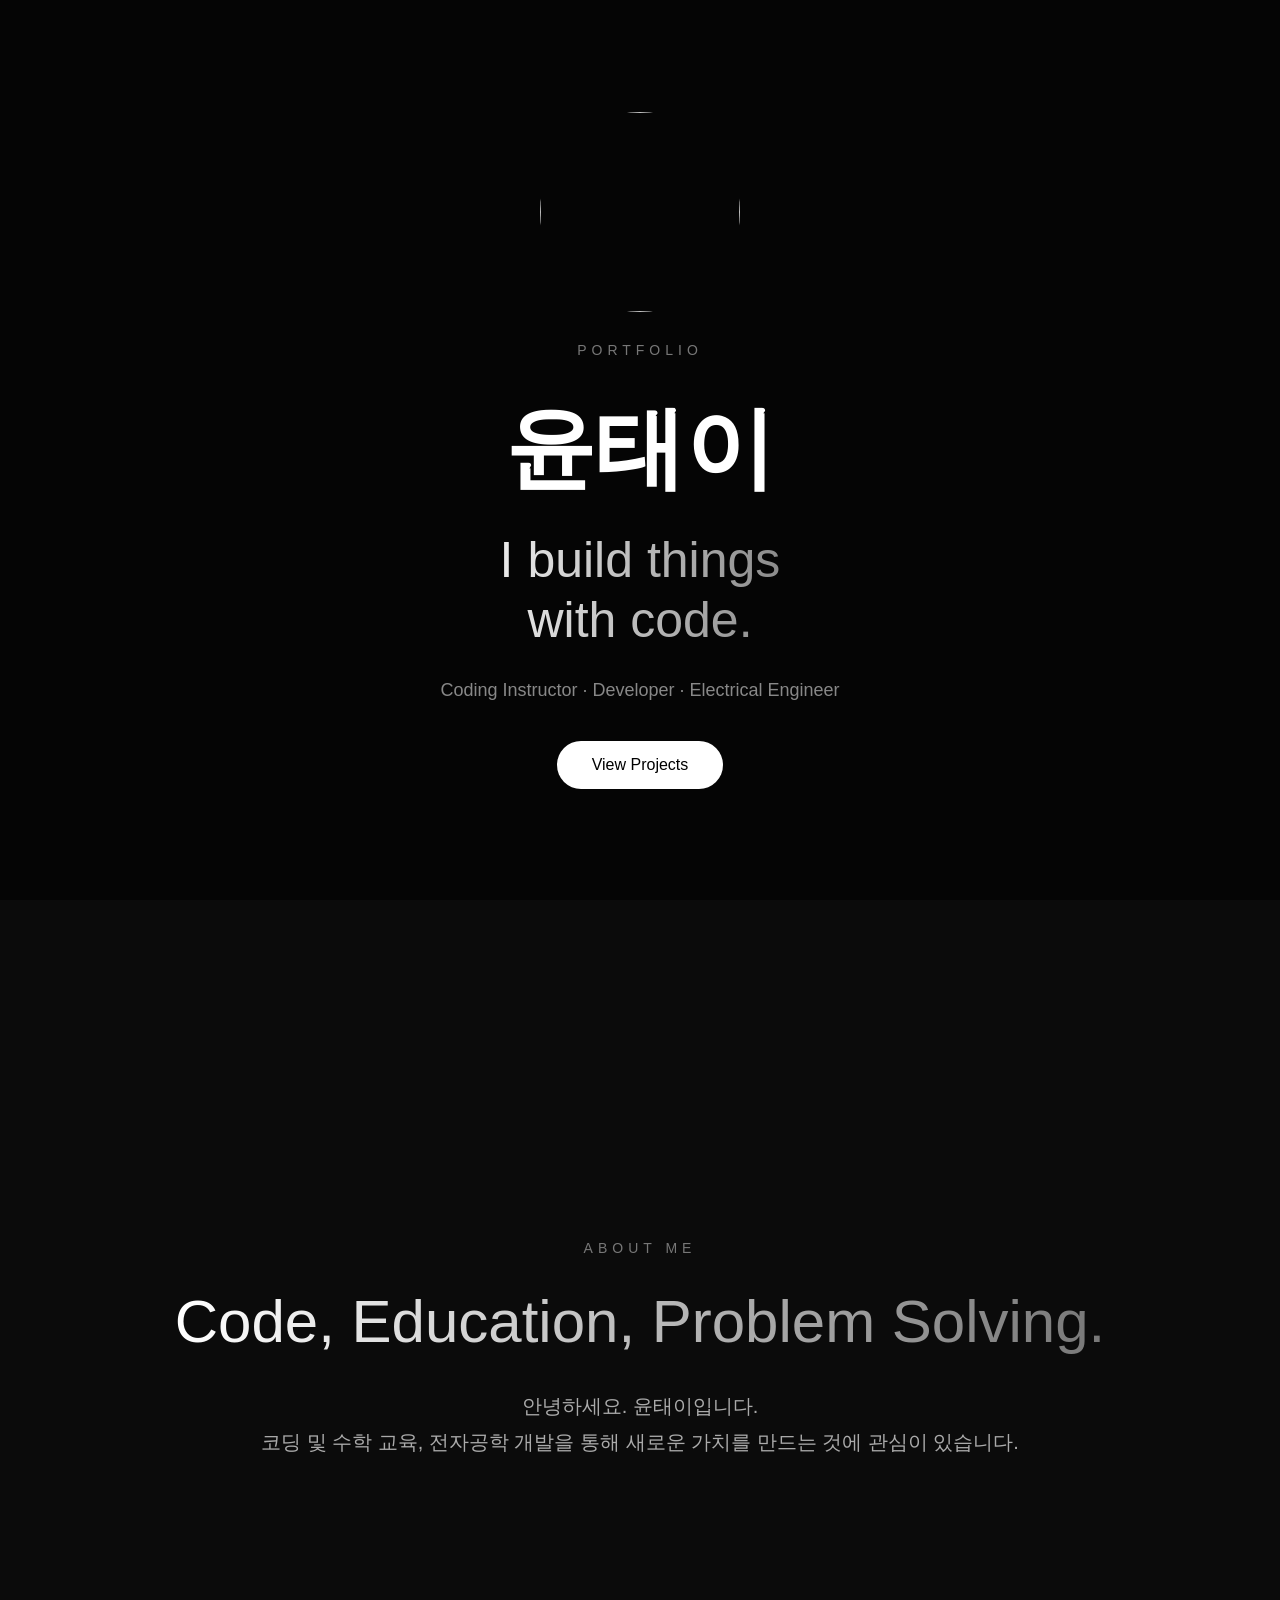
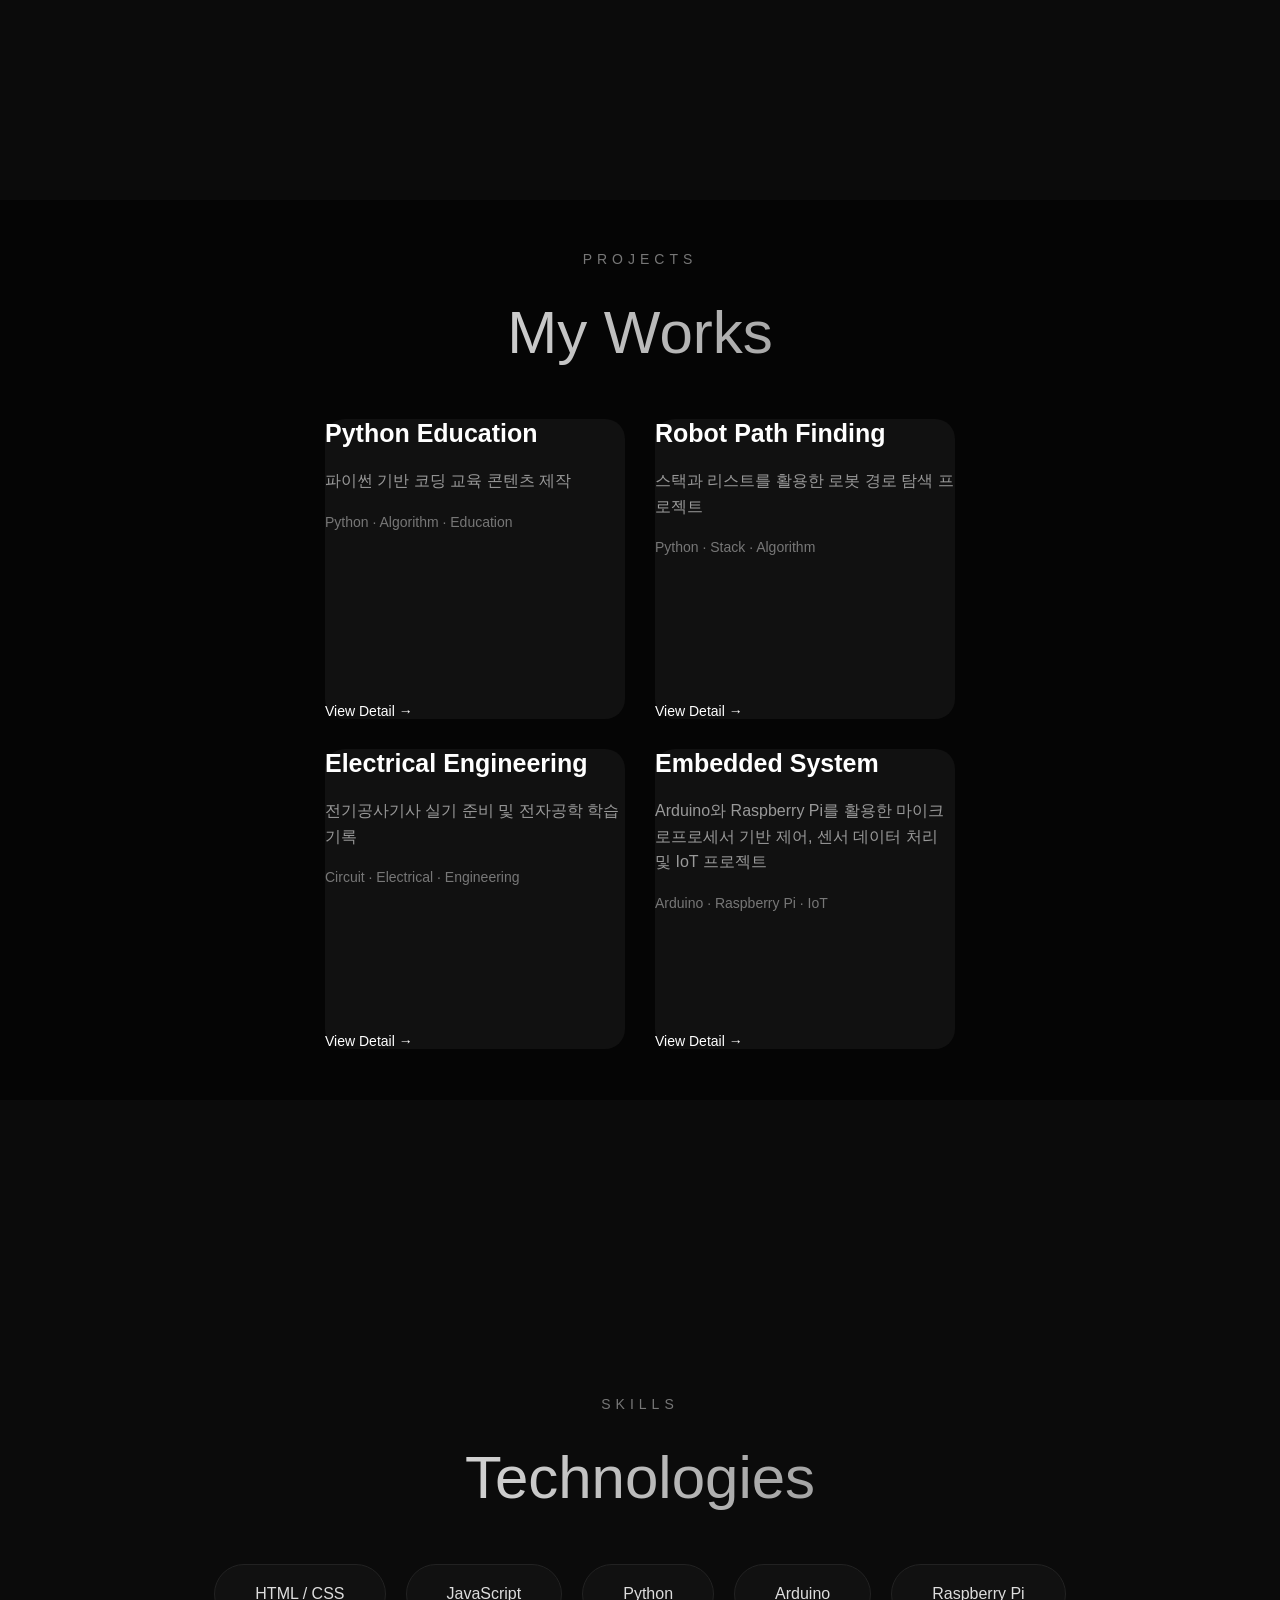
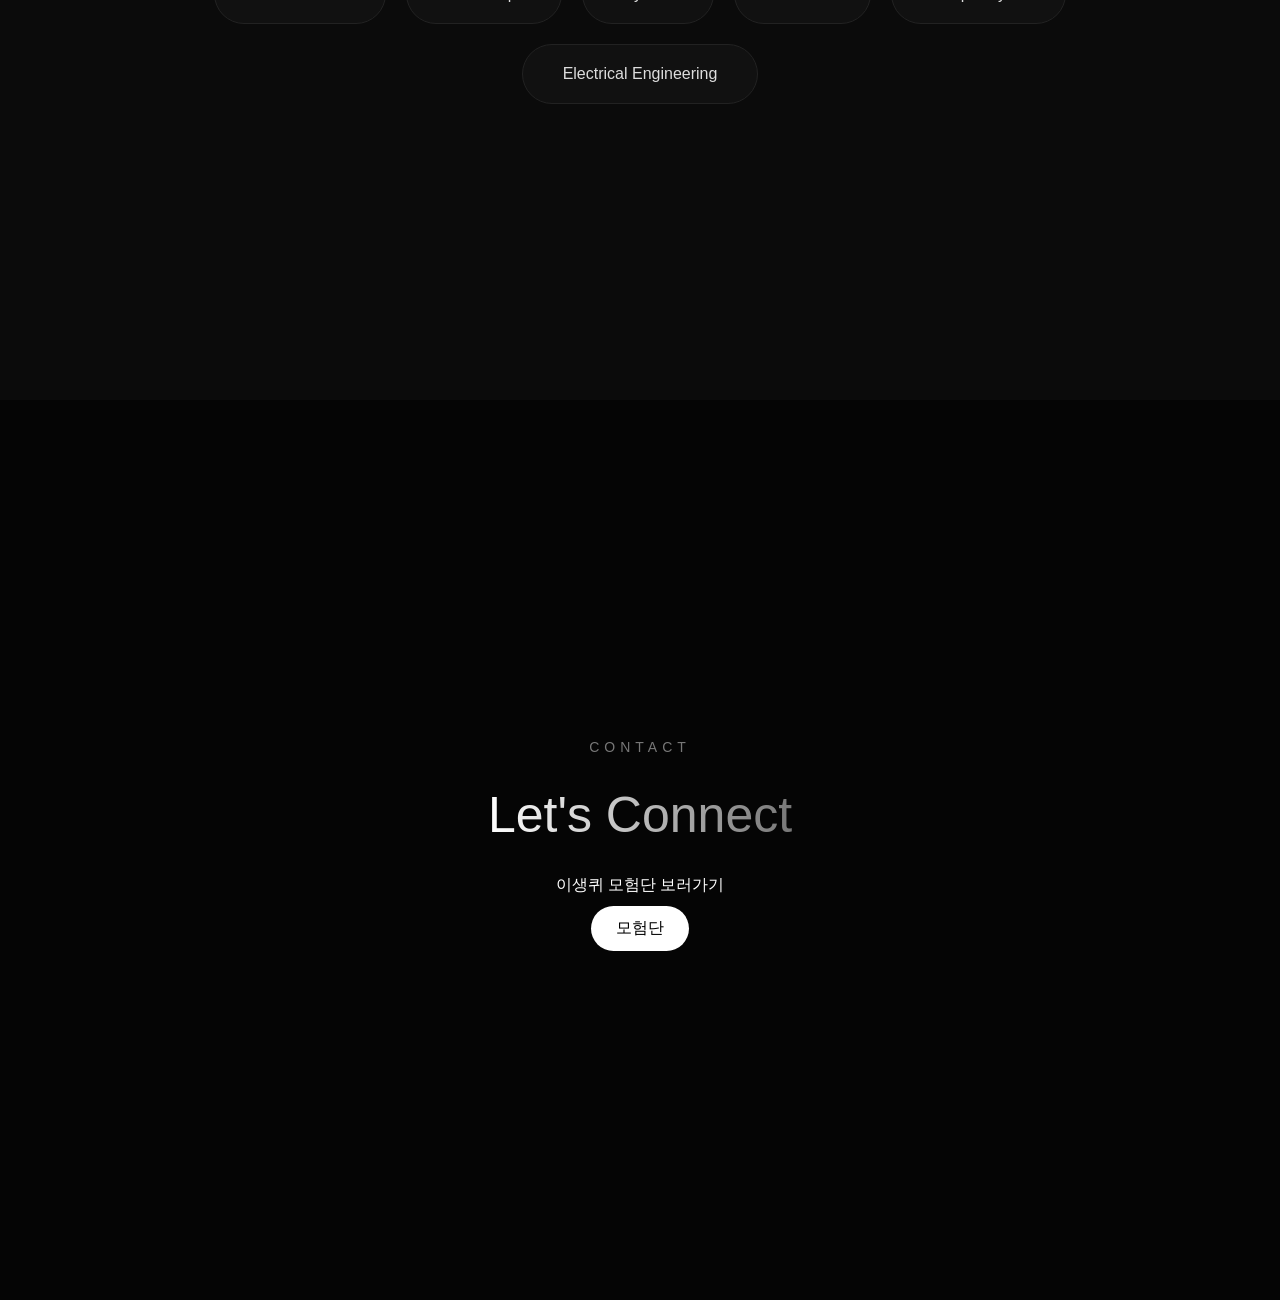
==== index.html @ 52b657f0 "Add contact links" ====
<!DOCTYPE html>
<html>

<head>
    <link rel="stylesheet" href="style.css">
</head>

<body>

    <section class="hero">

        <div class="hero-content">
            <img src="img/prof.png" class="profile-image">
            <p class="small-title">
                PORTFOLIO
            </p>

            <h1>
                윤태이
            </h1>

            <h2>
                I build things<br>
                with code.
            </h2>

            <p class="description">
                Coding Instructor · Developer · Electrical Engineer
            </p>

            <button onclick="location.href='#projects'">
                View Projects
            </button>

        </div>

    </section>


    <section class="about">

        <div class="about-content">

            <p class="small-title">
                ABOUT ME
            </p>

            <h2>
                Code, Education, Problem Solving.
            </h2>

            <p>
                안녕하세요. 윤태이입니다.<br>
                코딩 및 수학 교육, 전자공학 개발을 통해
                새로운 가치를 만드는 것에 관심이 있습니다.
            </p>

        </div>

    </section>


    <section class="projects" id="projects">
        <div class="projects-content">

            <p class="small-title">
                PROJECTS
            </p>

            <h2>
                My Works
            </h2>


            <div class="project-list">

                <div class="project-card">

                    <h3>
                        Python Education
                    </h3>

                    <p>
                        파이썬 기반 코딩 교육 콘텐츠 제작
                    </p>

                    <div class="tags">
                        Python · Algorithm · Education
                    </div>

                    <a href="projects/python.html">
                        View Detail →
                    </a>

                </div>



                <div class="project-card">

                    <h3>
                        Robot Path Finding
                    </h3>

                    <p>
                        스택과 리스트를 활용한
                        로봇 경로 탐색 프로젝트
                    </p>

                    <div class="tags">
                        Python · Stack · Algorithm
                    </div>

                    <a href="#">
                        View Detail →
                    </a>

                </div>



                <div class="project-card">

                    <h3>
                        Electrical Engineering
                    </h3>

                    <p>
                        전기공사기사 실기 준비 및
                        전자공학 학습 기록
                    </p>

                    <div class="tags">
                        Circuit · Electrical · Engineering
                    </div>

                    <a href="#">
                        View Detail →
                    </a>

                </div>



                <div class="project-card">

                    <h3>
                        Embedded System
                    </h3>

                    <p>
                        Arduino와 Raspberry Pi를 활용한
                        마이크로프로세서 기반 제어,
                        센서 데이터 처리 및 IoT 프로젝트
                    </p>

                    <div class="tags">
                        Arduino · Raspberry Pi · IoT
                    </div>

                    <a href="#">
                        View Detail →
                    </a>

                </div>

            </div>

        </div>
    </section>

    <section class="skills">

        <div class="skills-content">

            <p class="small-title">
                SKILLS
            </p>

            <h2>
                Technologies
            </h2>


            <div class="skill-list">

                <div class="skill-card">
                    HTML / CSS
                </div>

                <div class="skill-card">
                    JavaScript
                </div>

                <div class="skill-card">
                    Python
                </div>

                <div class="skill-card">
                    Arduino
                </div>

                <div class="skill-card">
                    Raspberry Pi
                </div>

                <div class="skill-card">
                    Electrical Engineering
                </div>

            </div>


    </section>

    <section class="contact">

        <div class="contact-content">

            <p class="small-title">
                CONTACT
            </p>

            <h2>
                Let's Connect
            </h2>

            <p>
                이생퀴 모험단 보러가기
            </p>

            <a href="https://dundam.xyz/search?server=adven&name=%ED%83%9C%EC%9D%B4%EC%9C%A0" target="_blank">
                모험단
            </a>

            <!--            <a href="mailto:윤태이이메일주소@gmail.com">
                Email
            </a>-->

        </div>

    </section>
    <script src="script.js"></script>

</body>

</html>
---- style.css ----
* {
    margin: 0;
    padding: 0;
    box-sizing: border-box;
}


body {

    background: #050505;
    color: white;

    font-family: sans-serif;

}


.hero {

    height: 100vh;

    display: flex;

    justify-content: center;

    align-items: center;

}


.hero-content {

    text-align: center;

    animation: fadeUp 1s ease;

}


@keyframes fadeUp {

    from {

        opacity: 0;
        transform: translateY(40px);

    }

    to {

        opacity: 1;
        transform: translateY(0);

    }

}


.small-title {

    color: #777;

    letter-spacing: 5px;

    font-size: 14px;

    margin-bottom: 30px;

}


h1 {

    font-size: 90px;

    font-weight: 700;

    margin-bottom: 20px;

}


h2 {

    font-size: 50px;

    line-height: 1.2;

    font-weight: 500;

    background: linear-gradient(90deg,
            #ffffff,
            #777777);

    -webkit-background-clip: text;

    color: transparent;

    margin-bottom: 30px;

}


.description {

    color: #888;

    font-size: 18px;

    margin-bottom: 40px;

}


button {

    background: white;

    color: black;

    border: none;

    padding: 15px 35px;

    border-radius: 30px;

    font-size: 16px;

    cursor: pointer;

}

.about {

    height: 100vh;

    display: flex;

    justify-content: center;

    align-items: center;

    background: #0b0b0b;

}


.about-content {

    text-align: center;

    opacity: 0;

    transform: translateY(50px);

    transition: 1s;

}


.about-content.show {

    opacity: 1;

    transform: translateY(0);

}


.project-card,
.skill-card {

    opacity: 0;

    transform: translateY(50px);

    transition: 1s;

}


.project-card.show,
.skill-card.show {

    opacity: 1;

    transform: translateY(0);

}

.about h2 {

    font-size: 60px;

    margin-bottom: 30px;

}


.about p:last-child {

    color: #aaa;

    font-size: 20px;

    line-height: 1.8;

}

.projects {

    min-height: 100vh;

    display: flex;

    justify-content: center;

    align-items: center;

    background: #050505;

}


.projects-content {

    width: 80%;

    text-align: center;

}


.projects h2 {

    font-size: 60px;

    margin-bottom: 50px;

}


.project-list {

    display: grid;

    grid-template-columns: repeat(2, 300px);

    gap: 30px;

    justify-content: center;

}


.project-card {

    min-height: 300px;

    display: flex;

    flex-direction: column;

    background: #111;

    border-radius: 20px;

    text-align: left;

    transition: 0.3s;

}


.project-card:hover {

    transform: translateY(-10px);

    background: #1a1a1a;

}


.project-card h3 {

    font-size: 25px;

    margin-bottom: 20px;

}


.project-card p {

    color: #999;

    line-height: 1.6;

}

.skills {

    min-height: 100vh;

    display: flex;

    justify-content: center;

    align-items: center;

    background: #0b0b0b;

}


.skills-content {

    width: 80%;

    text-align: center;

}


.skills h2 {

    font-size: 60px;

    margin-bottom: 50px;

}


.skill-list {

    display: flex;

    flex-wrap: wrap;

    justify-content: center;

    gap: 20px;

}


.skill-card {

    padding: 20px 40px;

    background: #111;

    border-radius: 50px;

    color: #ddd;

    border: 1px solid #222;

    transition: 0.3s;

}


.skill-card:hover {

    transform: translateY(-8px);

    background: #222;

}

html {
    scroll-behavior: smooth;
}

section {
    scroll-snap-align: start;
}


body {

    scroll-snap-type: y mandatory;

}

.profile-image {

    width: 200px;

    height: 200px;

    object-fit: cover;

    border-radius: 50%;

    margin-bottom: 30px;

}

.contact a {

    display: inline-block;

    padding: 12px 25px;

    margin: 10px;

    border-radius: 30px;

    text-decoration: none;

    justify-content: center;

    background: white;

    color: black;

}

.contact {

    min-height: 100vh;

    display: flex;

    justify-content: center;

    align-items: center;

}


.contact-content {

    text-align: center;

}

.tags {

    margin-top: 20px;
    margin-bottom: 20px;

    color: #777;

    font-size: 14px;

}


.project-card a {

    color: white;

    text-decoration: none;

    font-size: 14px;

    margin-top: auto;


}


.project-card a:hover {

    opacity: 0.6;

}

.project-detail {

    min-height:100vh;

    display:flex;

    flex-direction:column;

    justify-content:center;

    align-items:center;

    text-align:center;

    padding:50px;

}


.project-detail p {

    color:#aaa;

    max-width:700px;

    line-height:1.8;

    margin-bottom:40px;

}
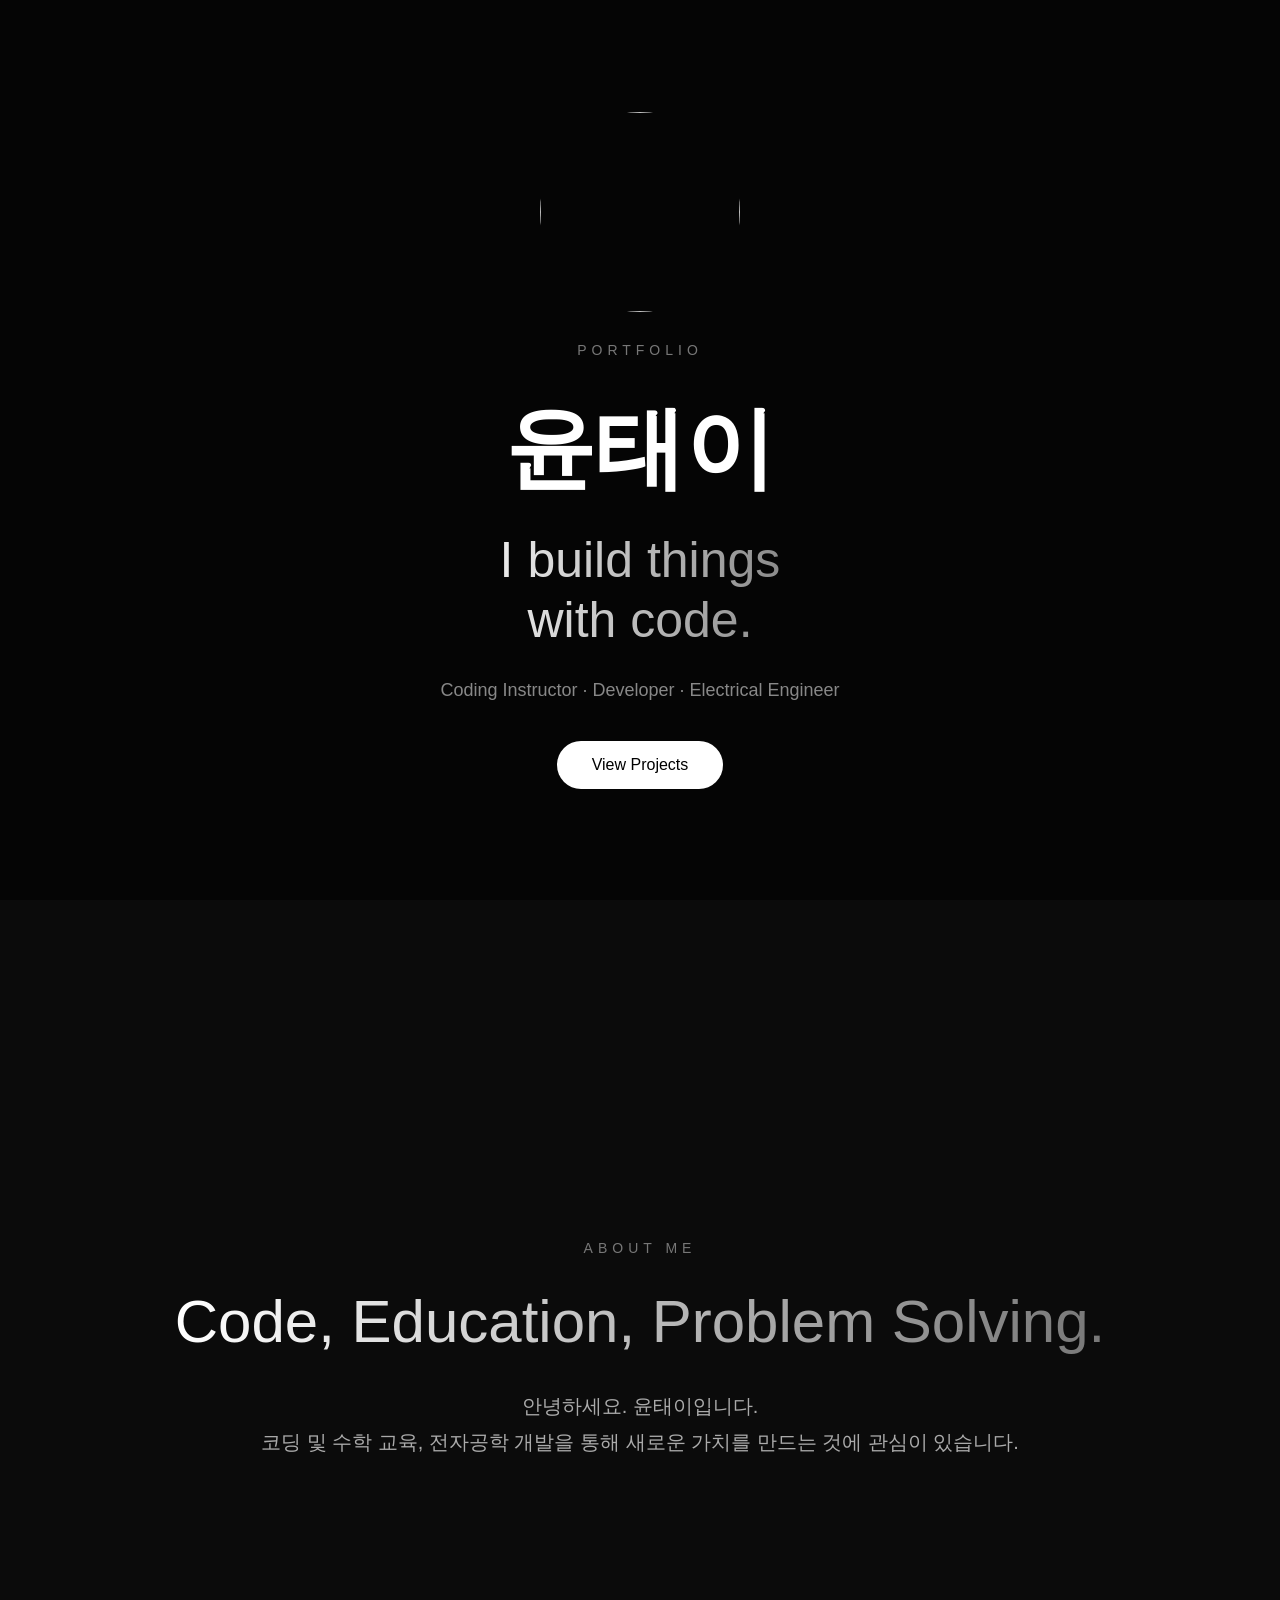
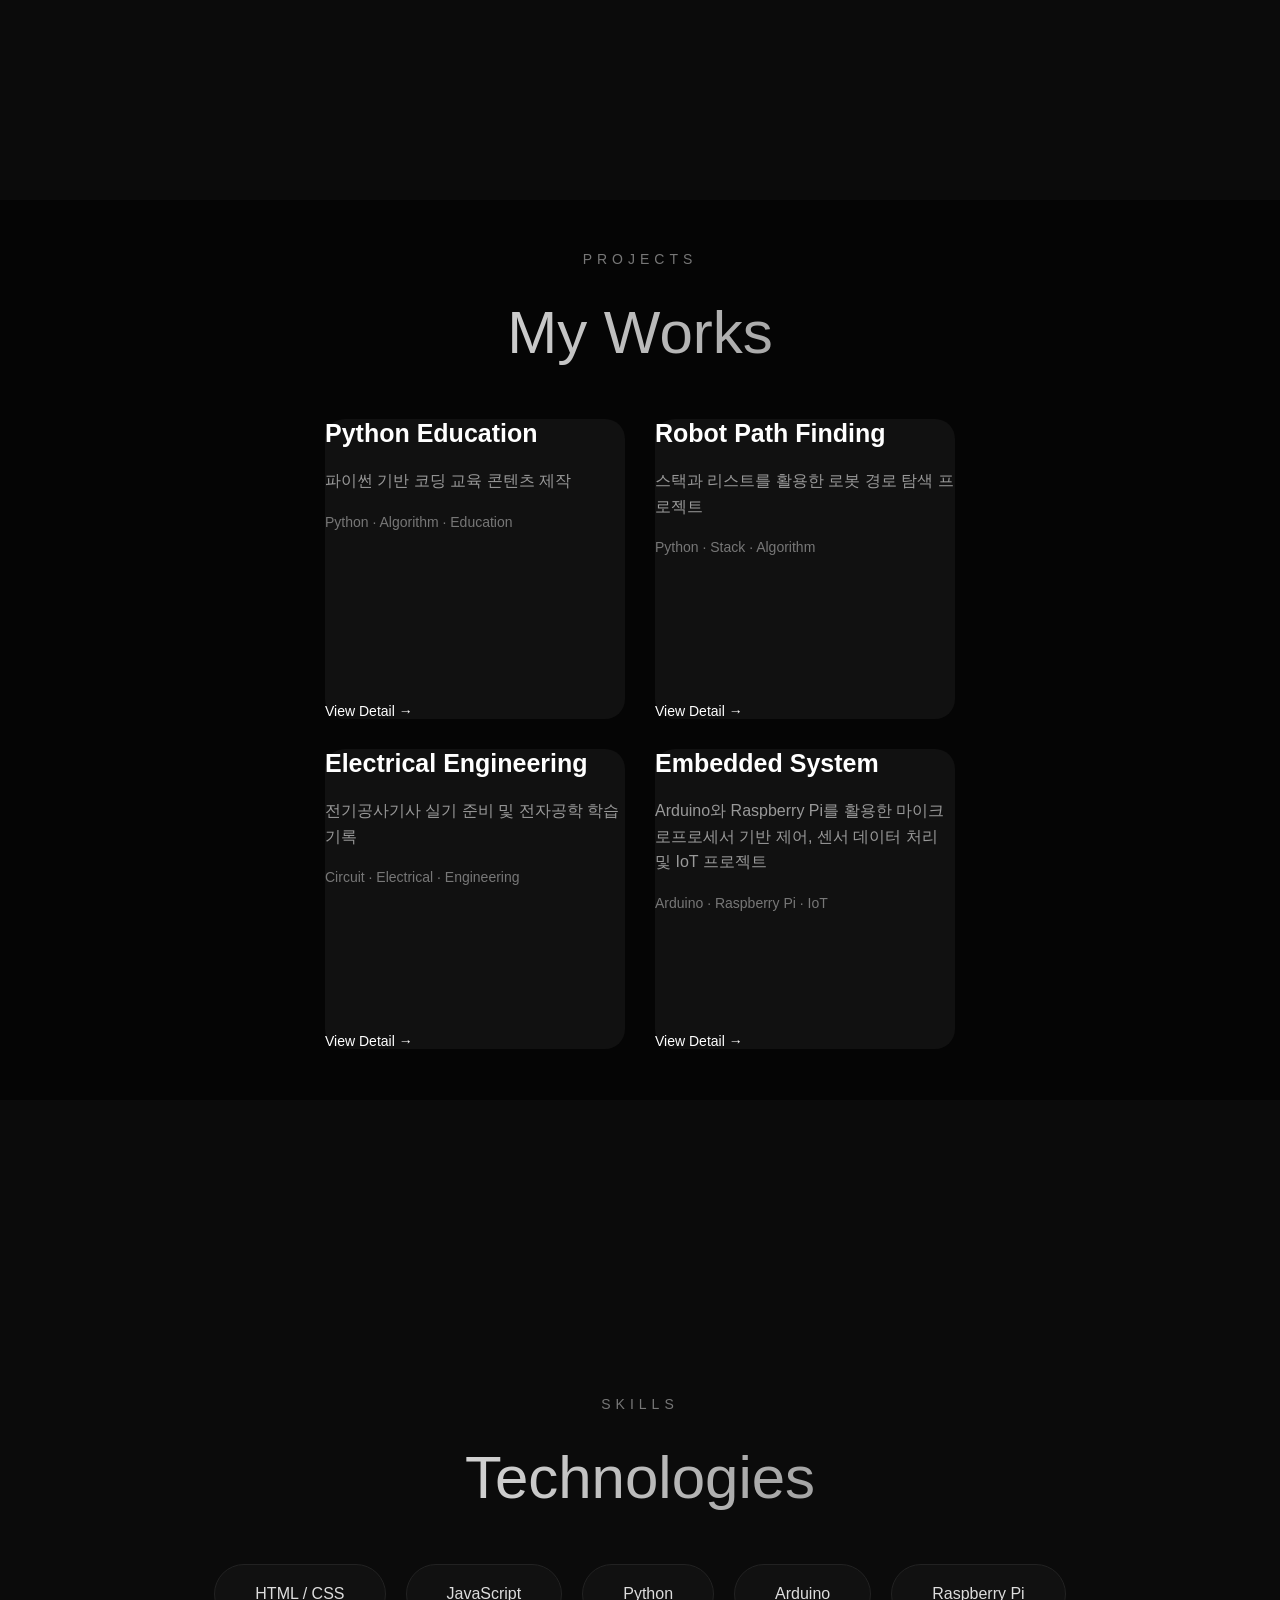
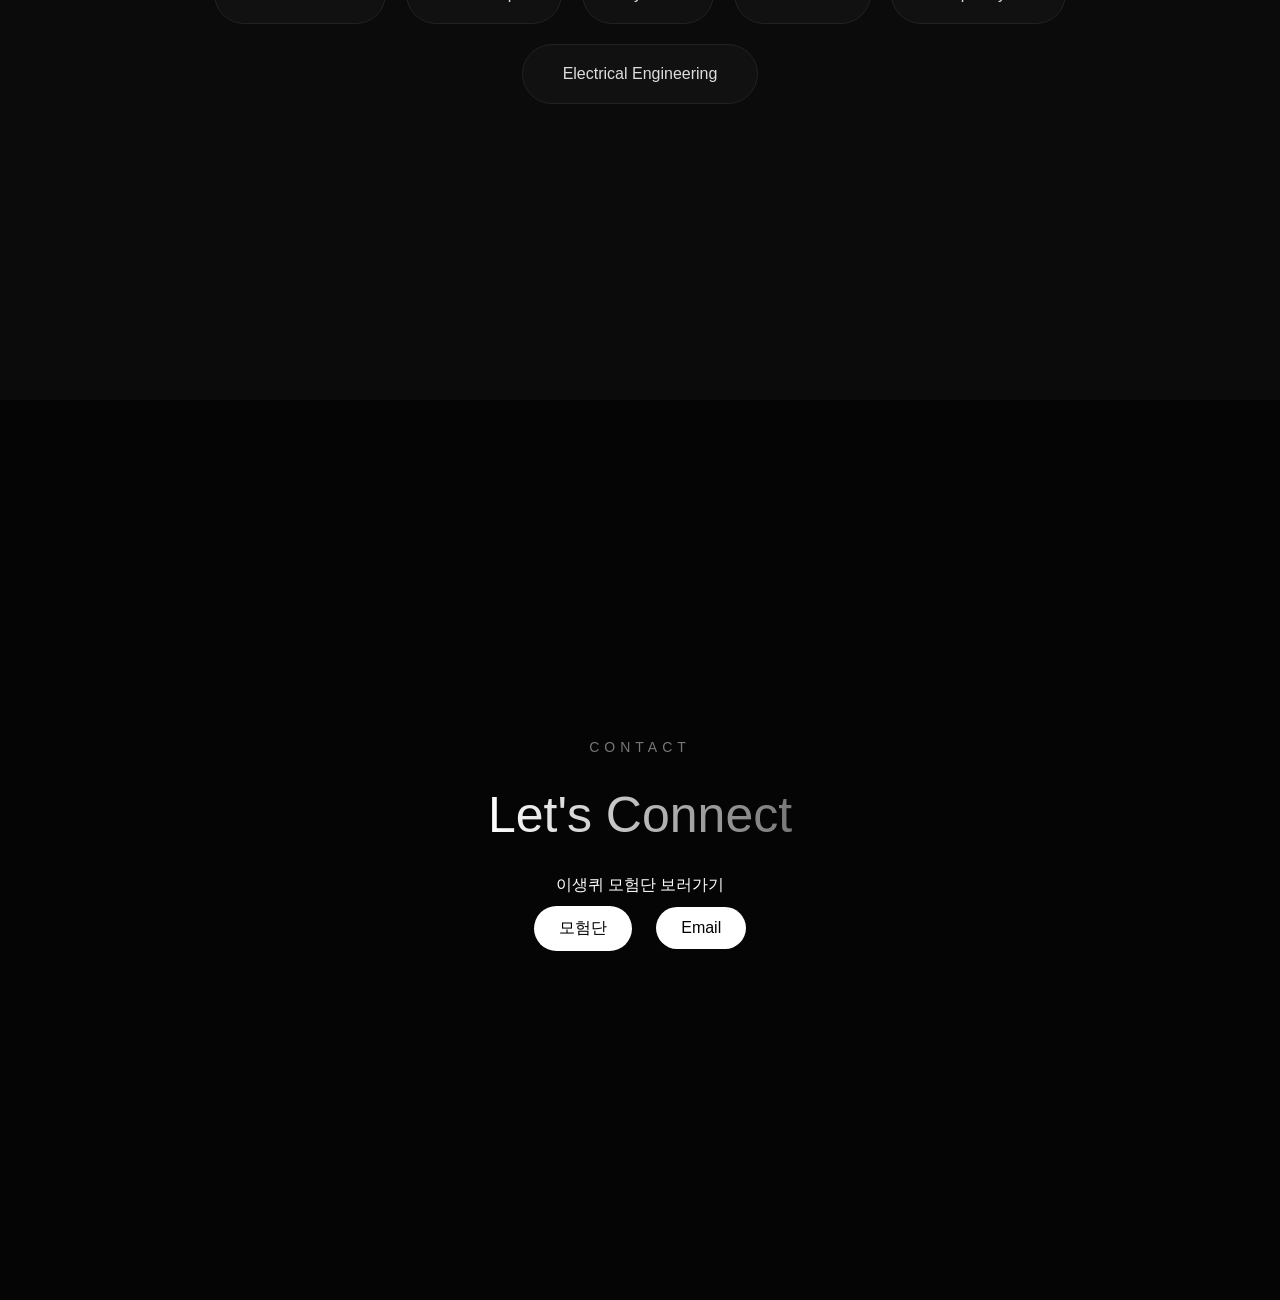
==== commit 231e191f: "Add contact links" ====
--- a/index.html
+++ b/index.html
@@ -111,7 +111,7 @@
                         Python · Stack · Algorithm
                     </div>
 
-                    <a href="#">
+                    <a href="projects/robot.html">
                         View Detail →
                     </a>
 
@@ -134,7 +134,7 @@
                         Circuit · Electrical · Engineering
                     </div>
 
-                    <a href="#">
+                    <a href="projects/electrical.html">
                         View Detail →
                     </a>
 
@@ -158,7 +158,7 @@
                         Arduino · Raspberry Pi · IoT
                     </div>
 
-                    <a href="#">
+                    <a href="projects/embedded.html">
                         View Detail →
                     </a>
 
@@ -233,9 +233,9 @@
                 모험단
             </a>
 
-            <!--            <a href="mailto:윤태이이메일주소@gmail.com">
+            <a href="mailto:te2260157@naver.com">
                 Email
-            </a>-->
+            </a>
 
         </div>
 
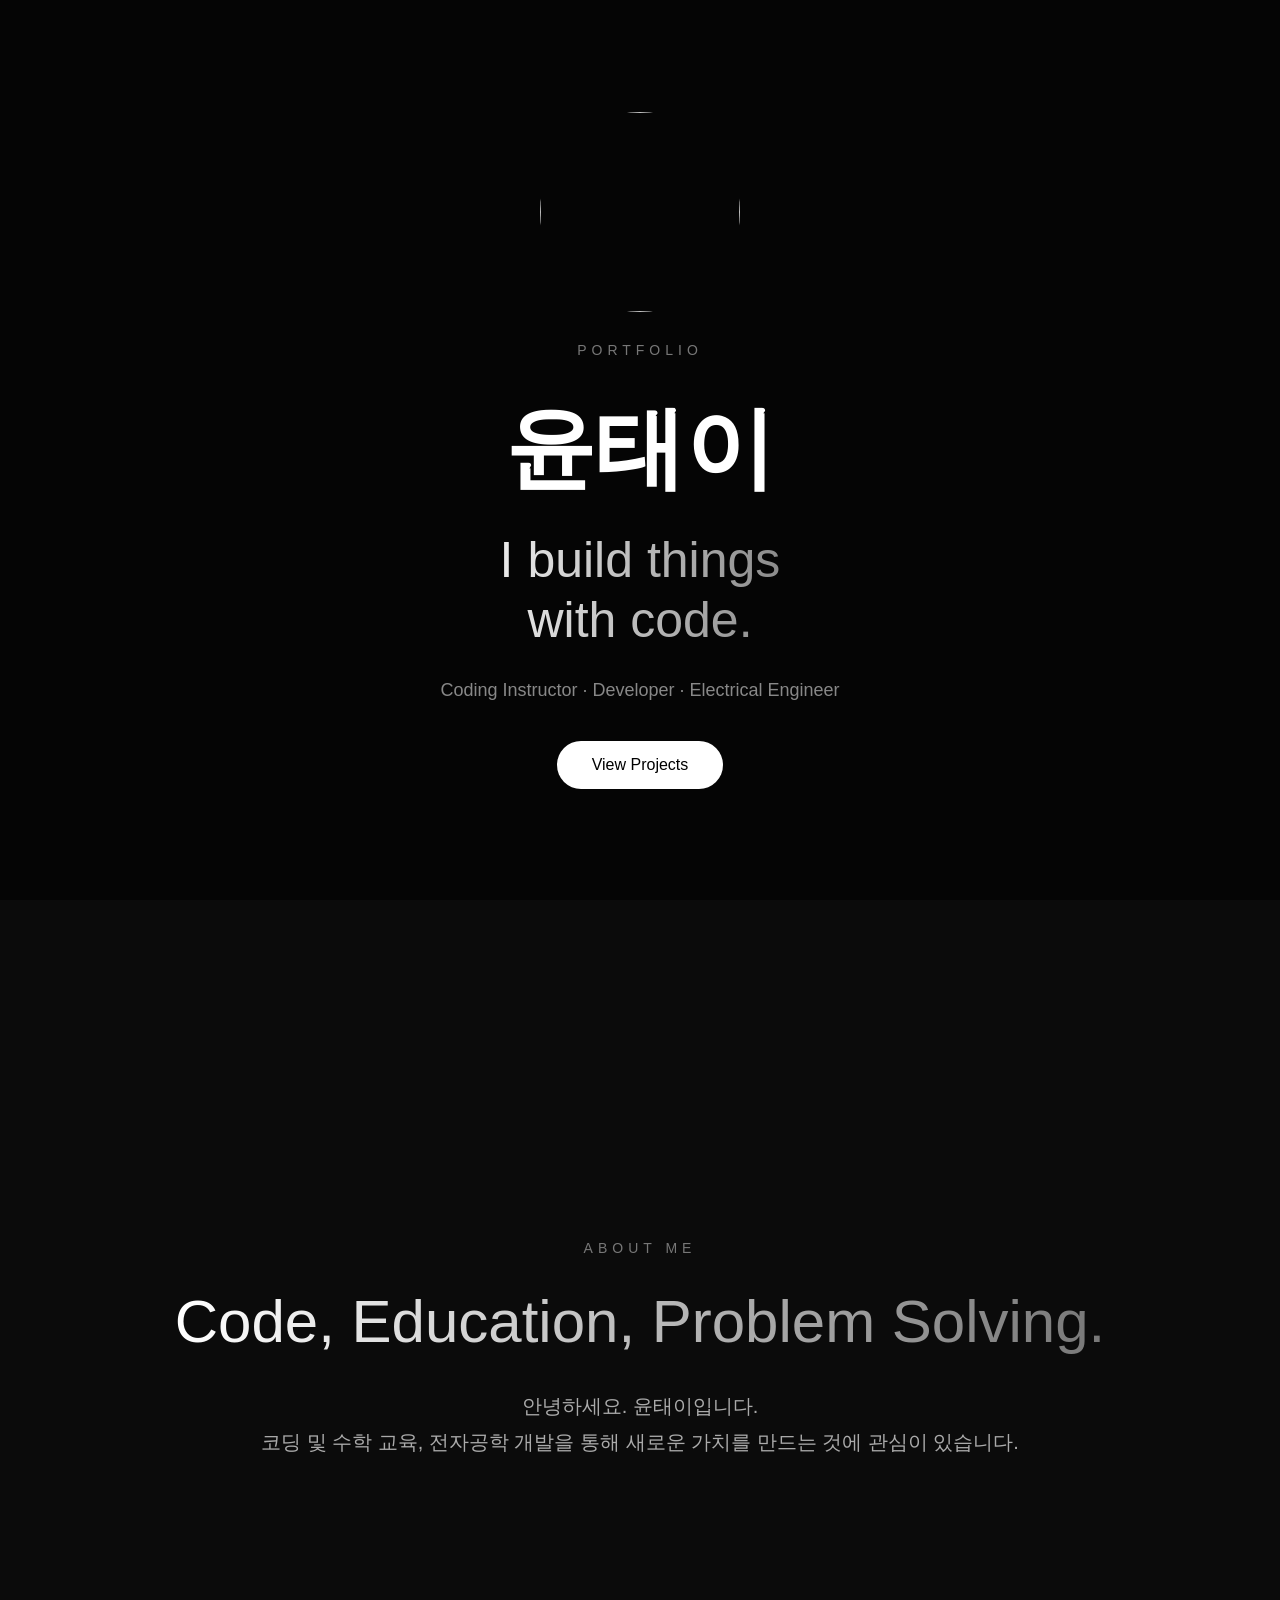
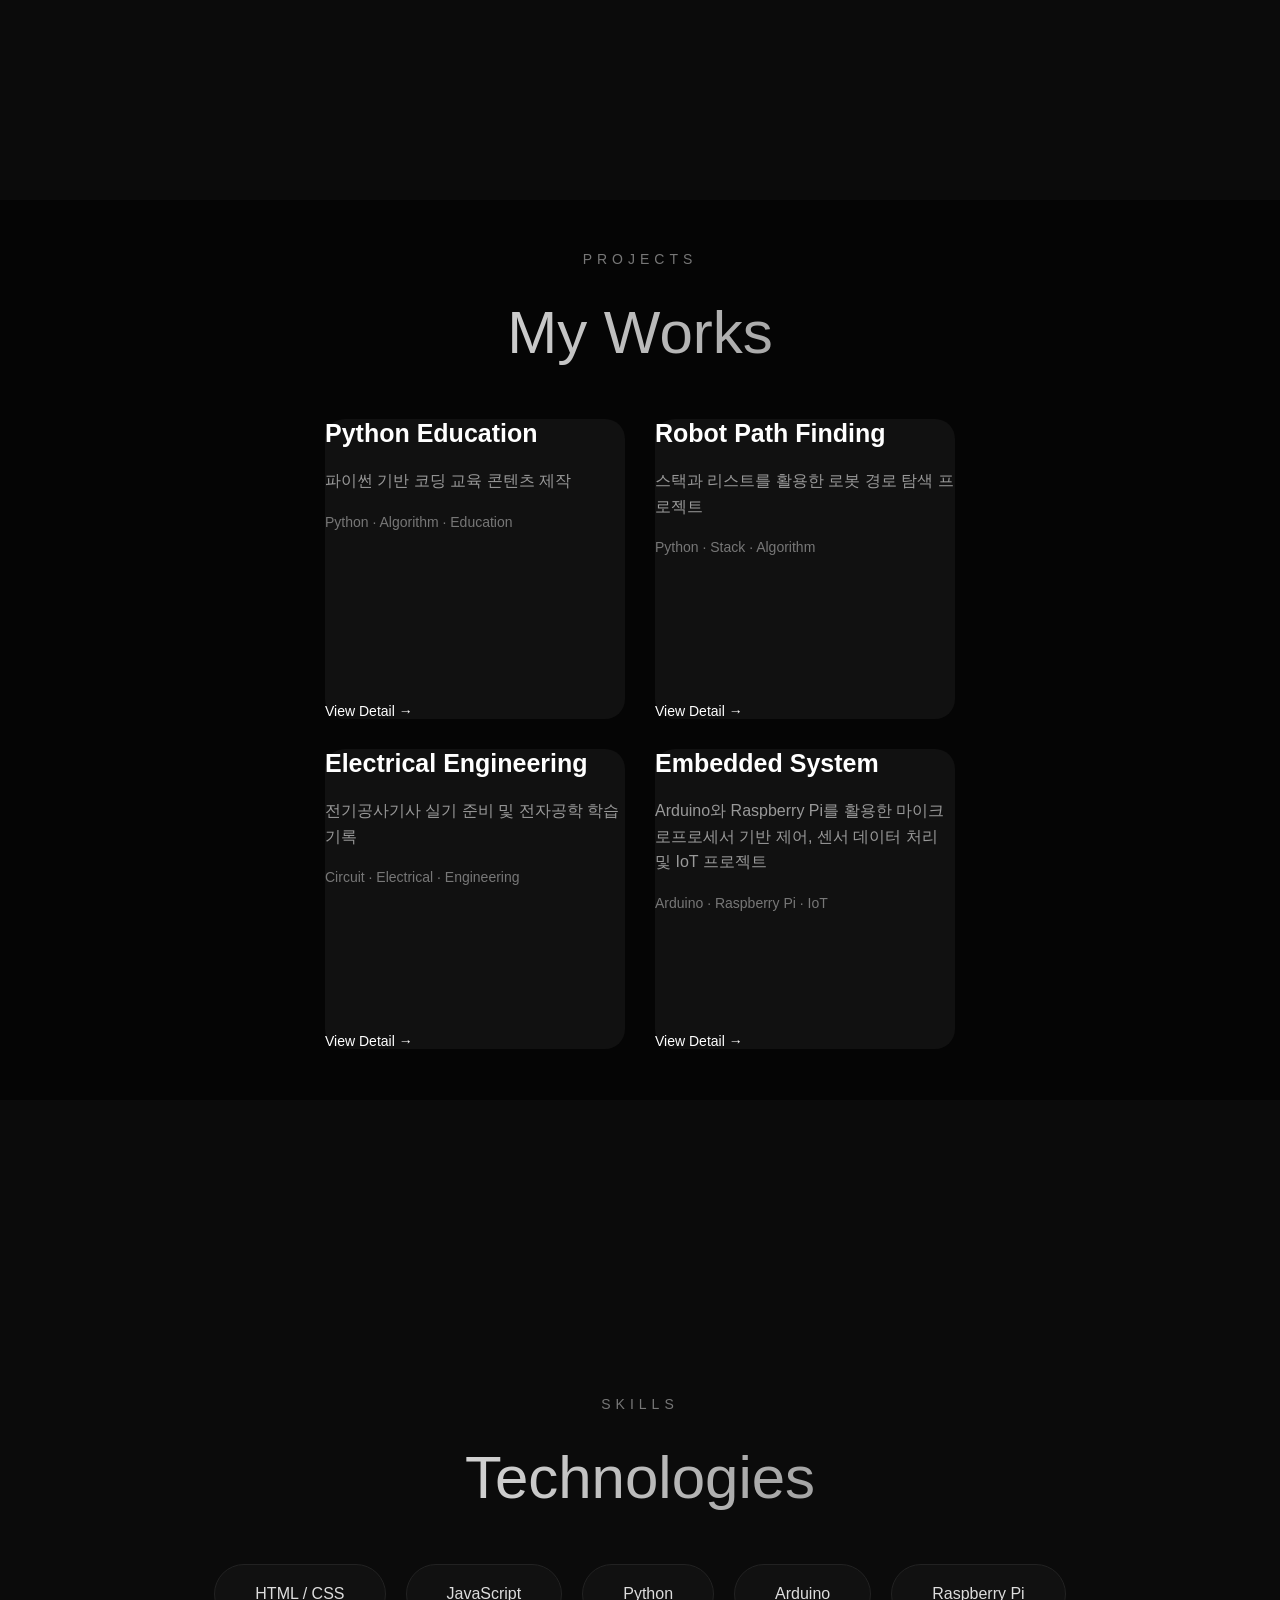
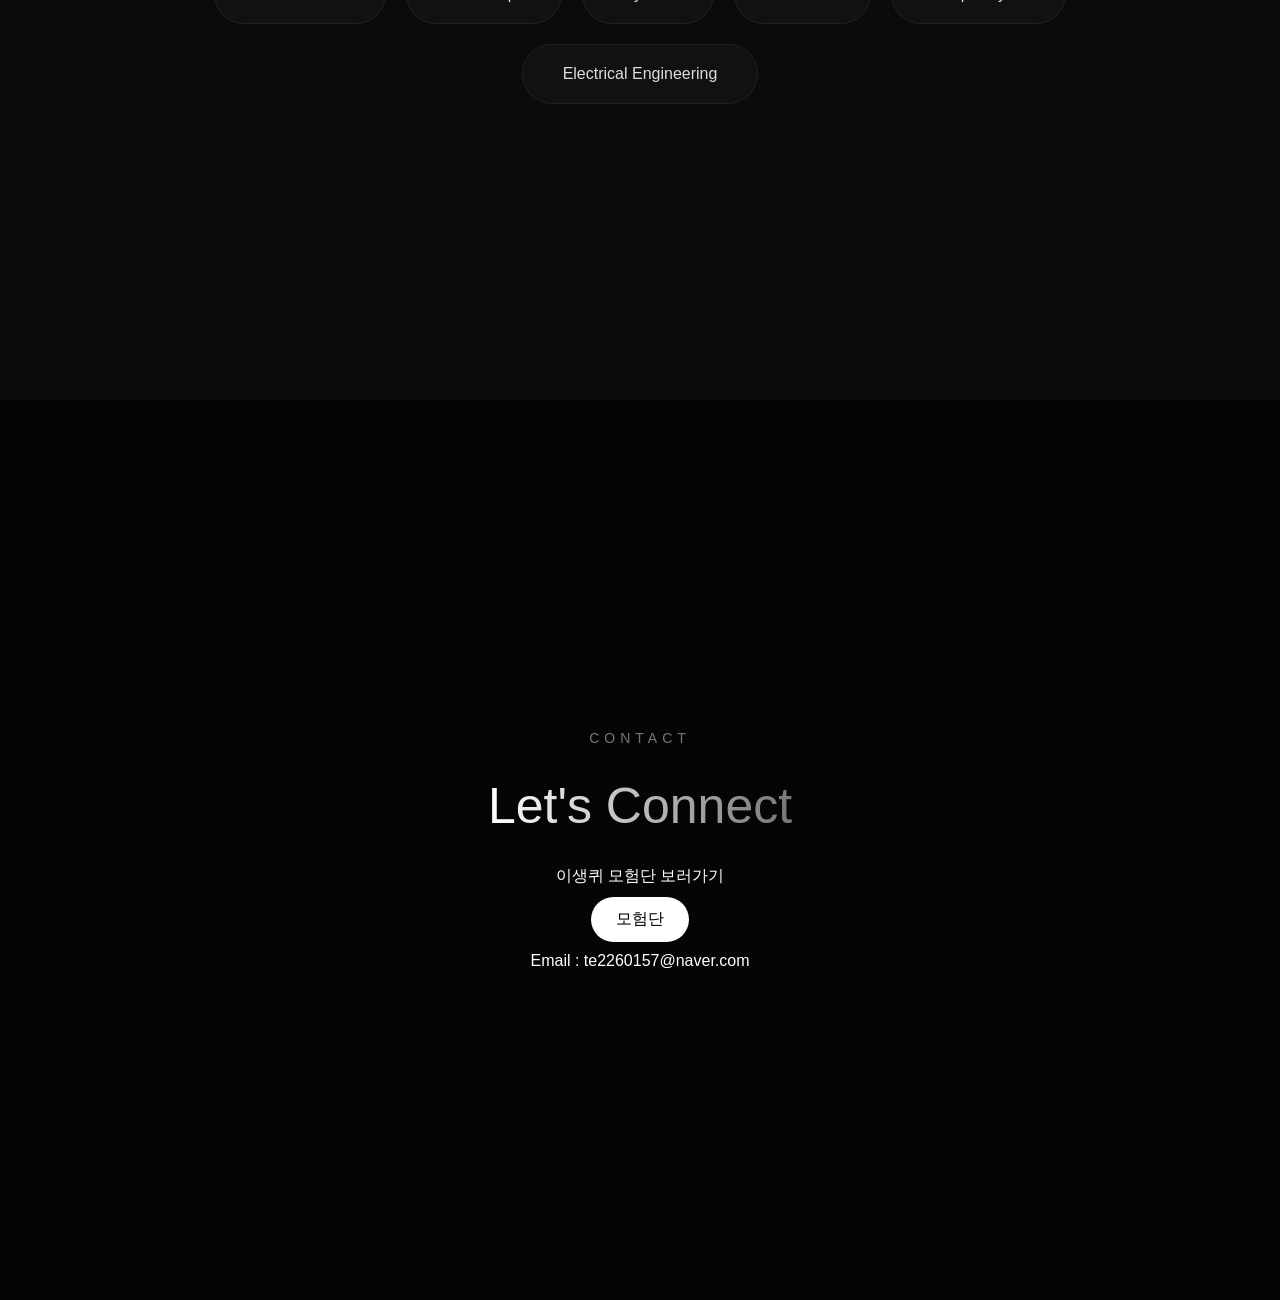
==== commit 350bbf69: "Add contact links" ====
--- a/index.html
+++ b/index.html
@@ -233,9 +233,9 @@
                 모험단
             </a>
 
-            <a href="mailto:te2260157@naver.com">
-                Email
-            </a>
+            <p class="email">
+                Email : te2260157@naver.com
+            </p>
 
         </div>
 
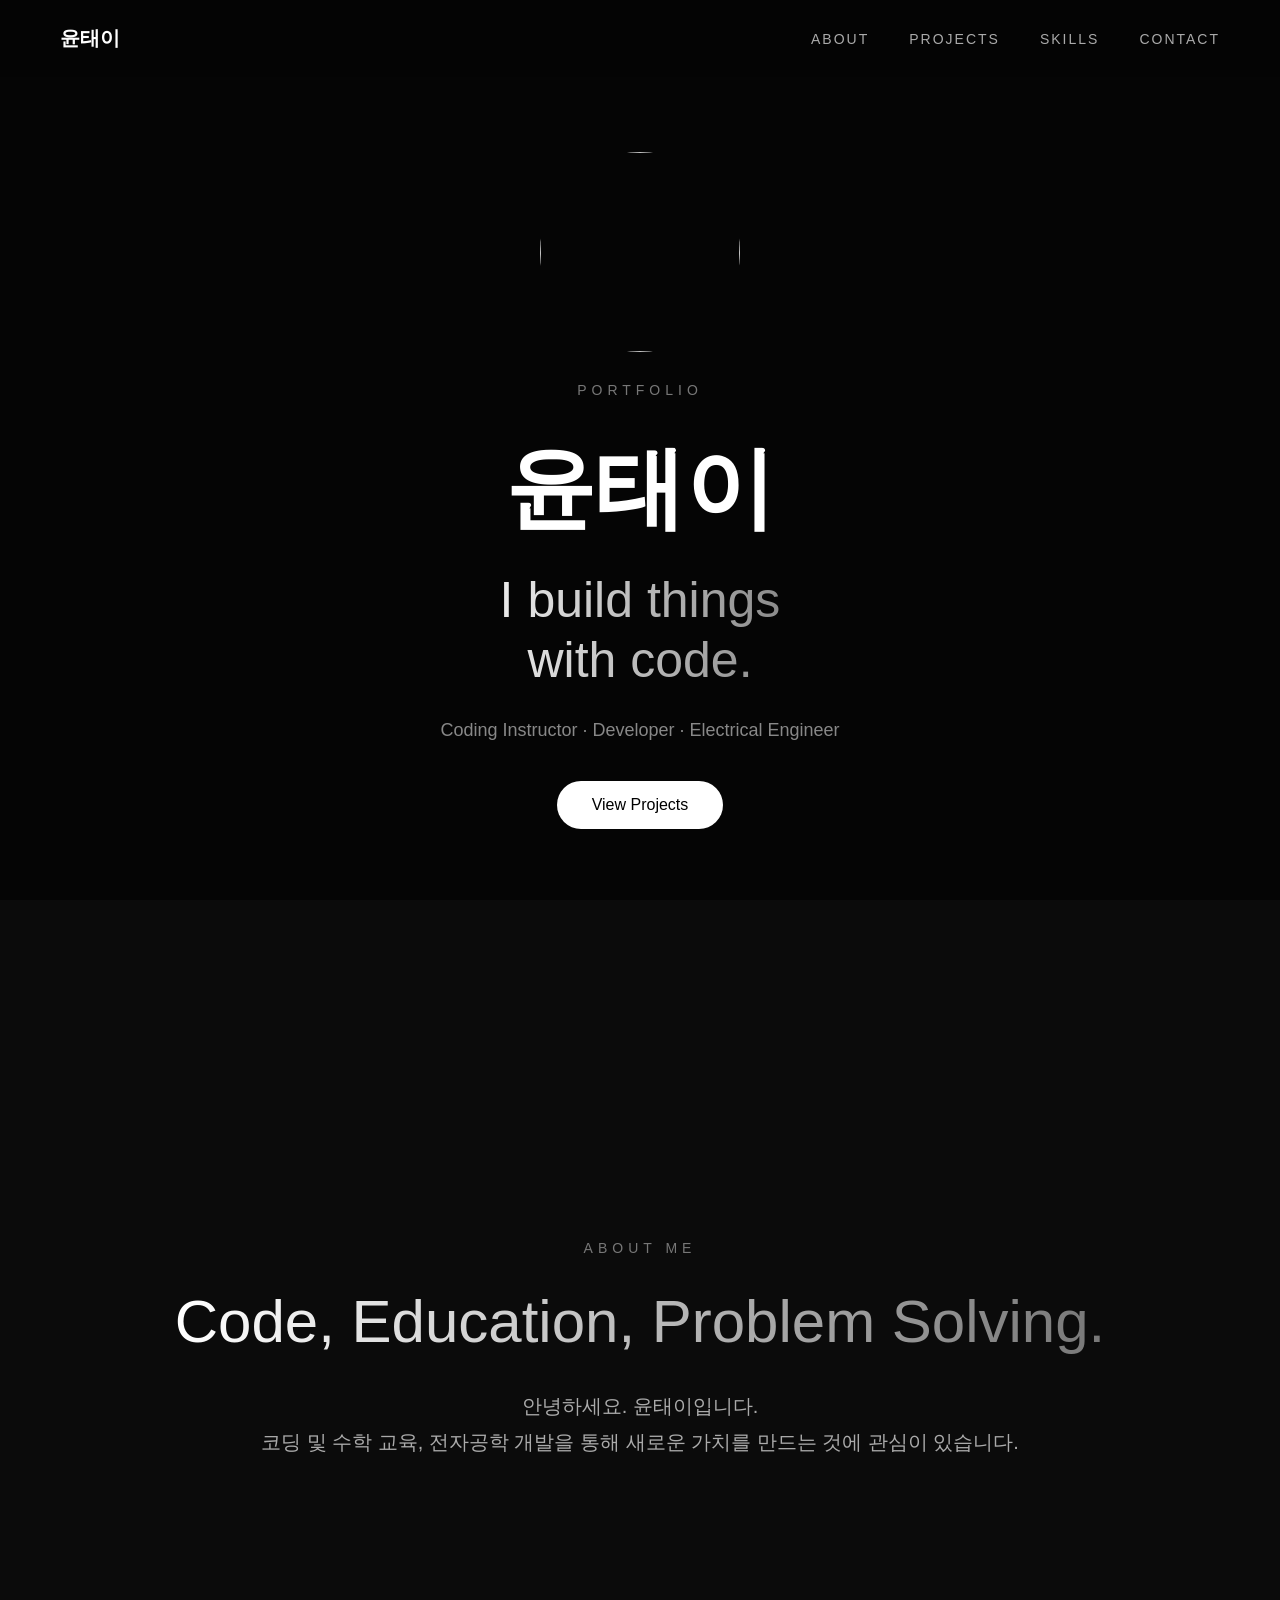
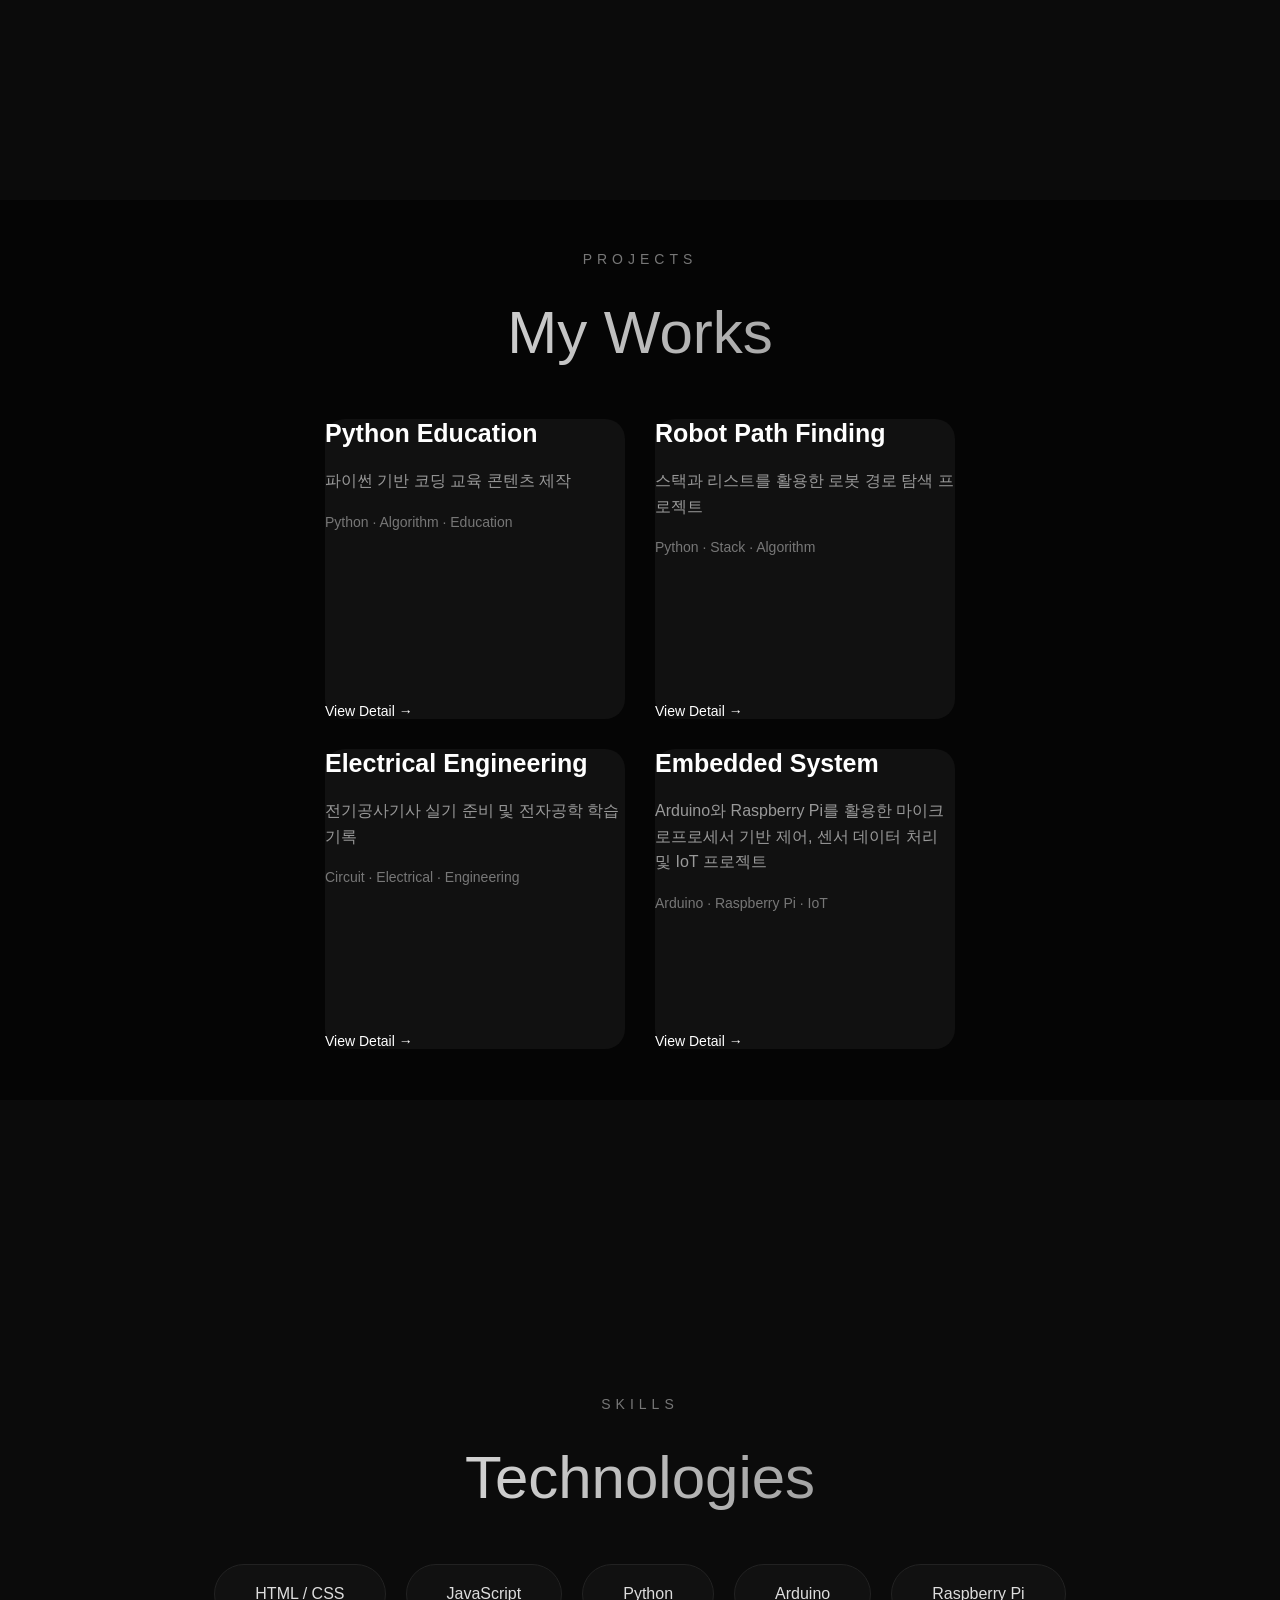
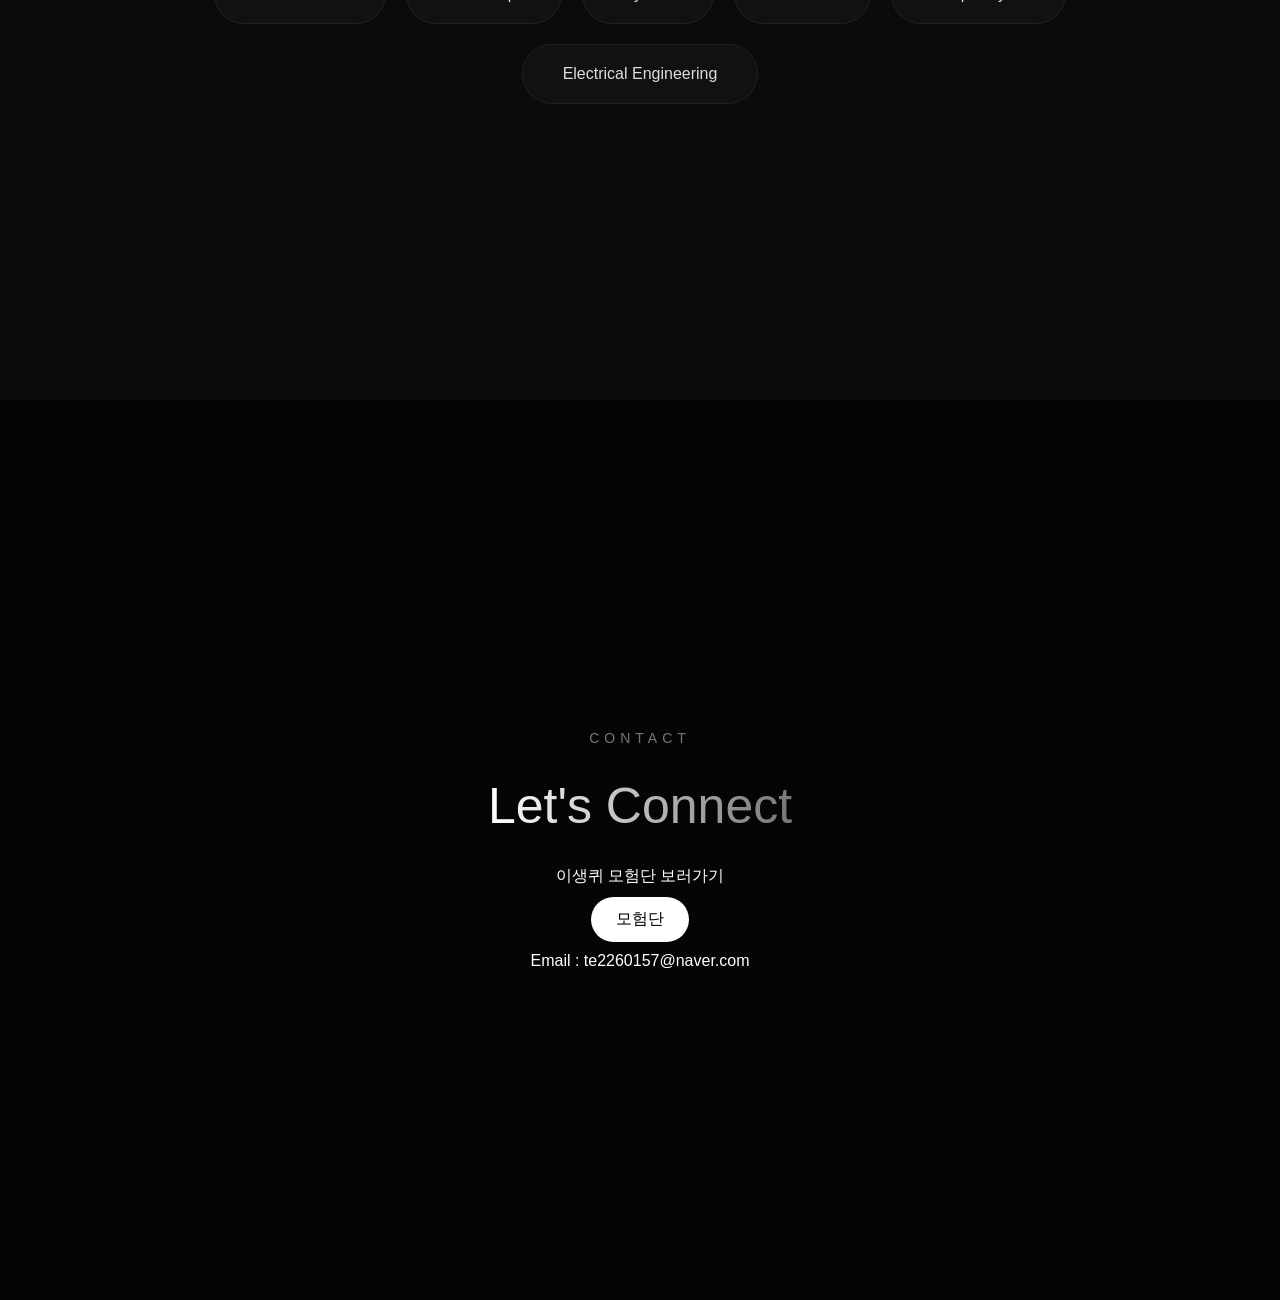
==== commit 5b40a308: "Add contact links" ====
--- a/index.html
+++ b/index.html
@@ -7,6 +7,35 @@
 
 <body>
 
+    <nav class="navbar">
+
+        <div class="logo">
+            윤태이
+        </div>
+
+
+        <div class="nav-menu">
+
+            <a href="#about">
+                ABOUT
+            </a>
+
+            <a href="#projects">
+                PROJECTS
+            </a>
+
+            <a href="#skills">
+                SKILLS
+            </a>
+
+            <a href="#contact">
+                CONTACT
+            </a>
+
+        </div>
+
+    </nav>
+
     <section class="hero">
 
         <div class="hero-content">
@@ -37,7 +66,7 @@
     </section>
 
 
-    <section class="about">
+    <section class="about" id="about">
 
         <div class="about-content">
 
@@ -169,7 +198,7 @@
         </div>
     </section>
 
-    <section class="skills">
+    <section class="skills" id="skills">
 
         <div class="skills-content">
 
@@ -213,7 +242,7 @@
 
     </section>
 
-    <section class="contact">
+    <section class="contact" id="contact">
 
         <div class="contact-content">
 
--- a/style.css
+++ b/style.css
@@ -19,6 +19,8 @@
 
     height: 100vh;
 
+    padding-top: 80px;
+
     display: flex;
 
     justify-content: center;
@@ -471,31 +473,98 @@
 
 .project-detail {
 
-    min-height:100vh;
-
-    display:flex;
-
-    flex-direction:column;
-
-    justify-content:center;
-
-    align-items:center;
-
-    text-align:center;
-
-    padding:50px;
+    min-height: 100vh;
+
+    display: flex;
+
+    flex-direction: column;
+
+    justify-content: center;
+
+    align-items: center;
+
+    text-align: center;
+
+    padding: 50px;
 
 }
 
 
 .project-detail p {
 
-    color:#aaa;
-
-    max-width:700px;
-
-    line-height:1.8;
-
-    margin-bottom:40px;
+    color: #aaa;
+
+    max-width: 700px;
+
+    line-height: 1.8;
+
+    margin-bottom: 40px;
+
+}
+
+.navbar {
+
+    position: fixed;
+
+    top: 0;
+
+    left: 0;
+
+    width: 100%;
+
+    padding: 25px 60px;
+
+    display: flex;
+
+    justify-content: space-between;
+
+    align-items: center;
+
+    z-index: 1000;
+
+    background: rgba(5, 5, 5, 0.7);
+
+    backdrop-filter: blur(10px);
+
+}
+
+
+.logo {
+
+    font-size: 20px;
+
+    font-weight: bold;
+
+}
+
+
+
+.nav-menu {
+
+    display: flex;
+
+    gap: 40px;
+
+}
+
+
+.nav-menu a {
+
+    color: #aaa;
+
+    text-decoration: none;
+
+    font-size: 14px;
+
+    letter-spacing: 2px;
+
+    transition: 0.3s;
+
+}
+
+
+.nav-menu a:hover {
+
+    color: white;
 
 }
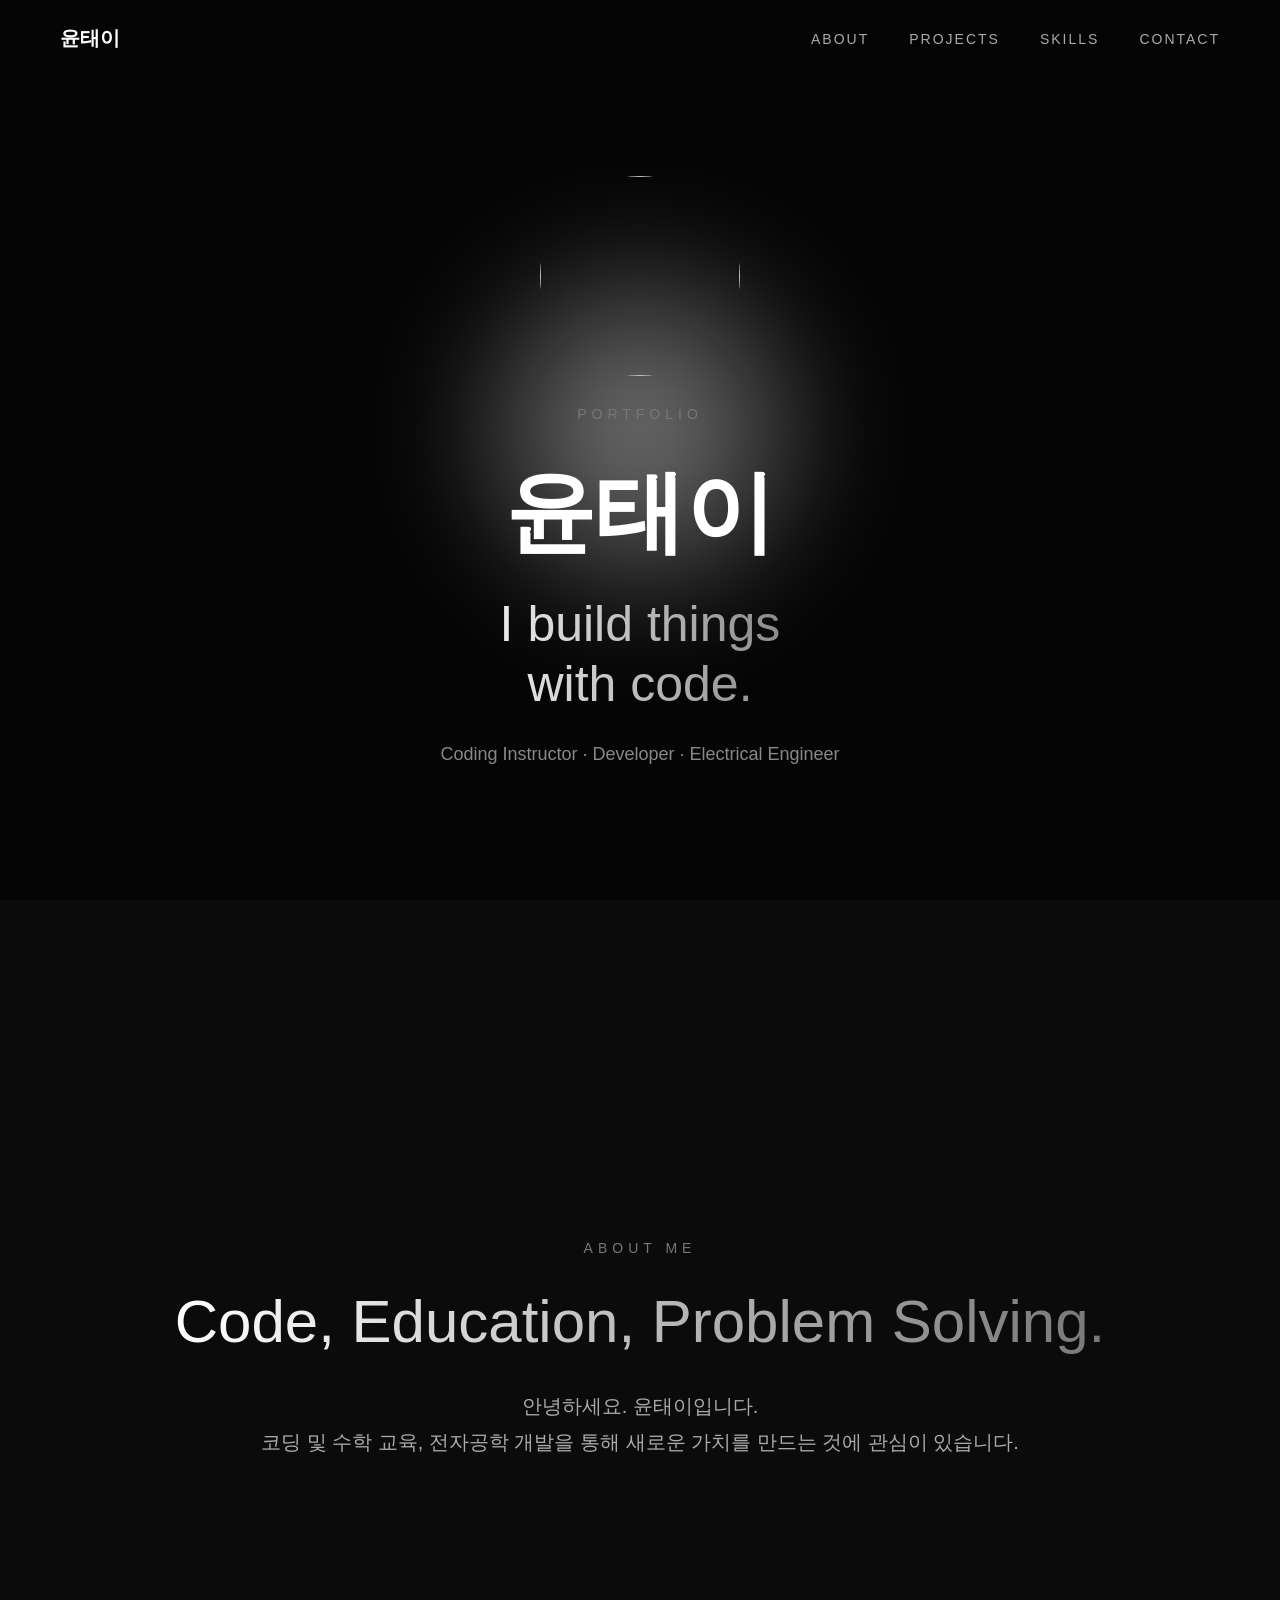
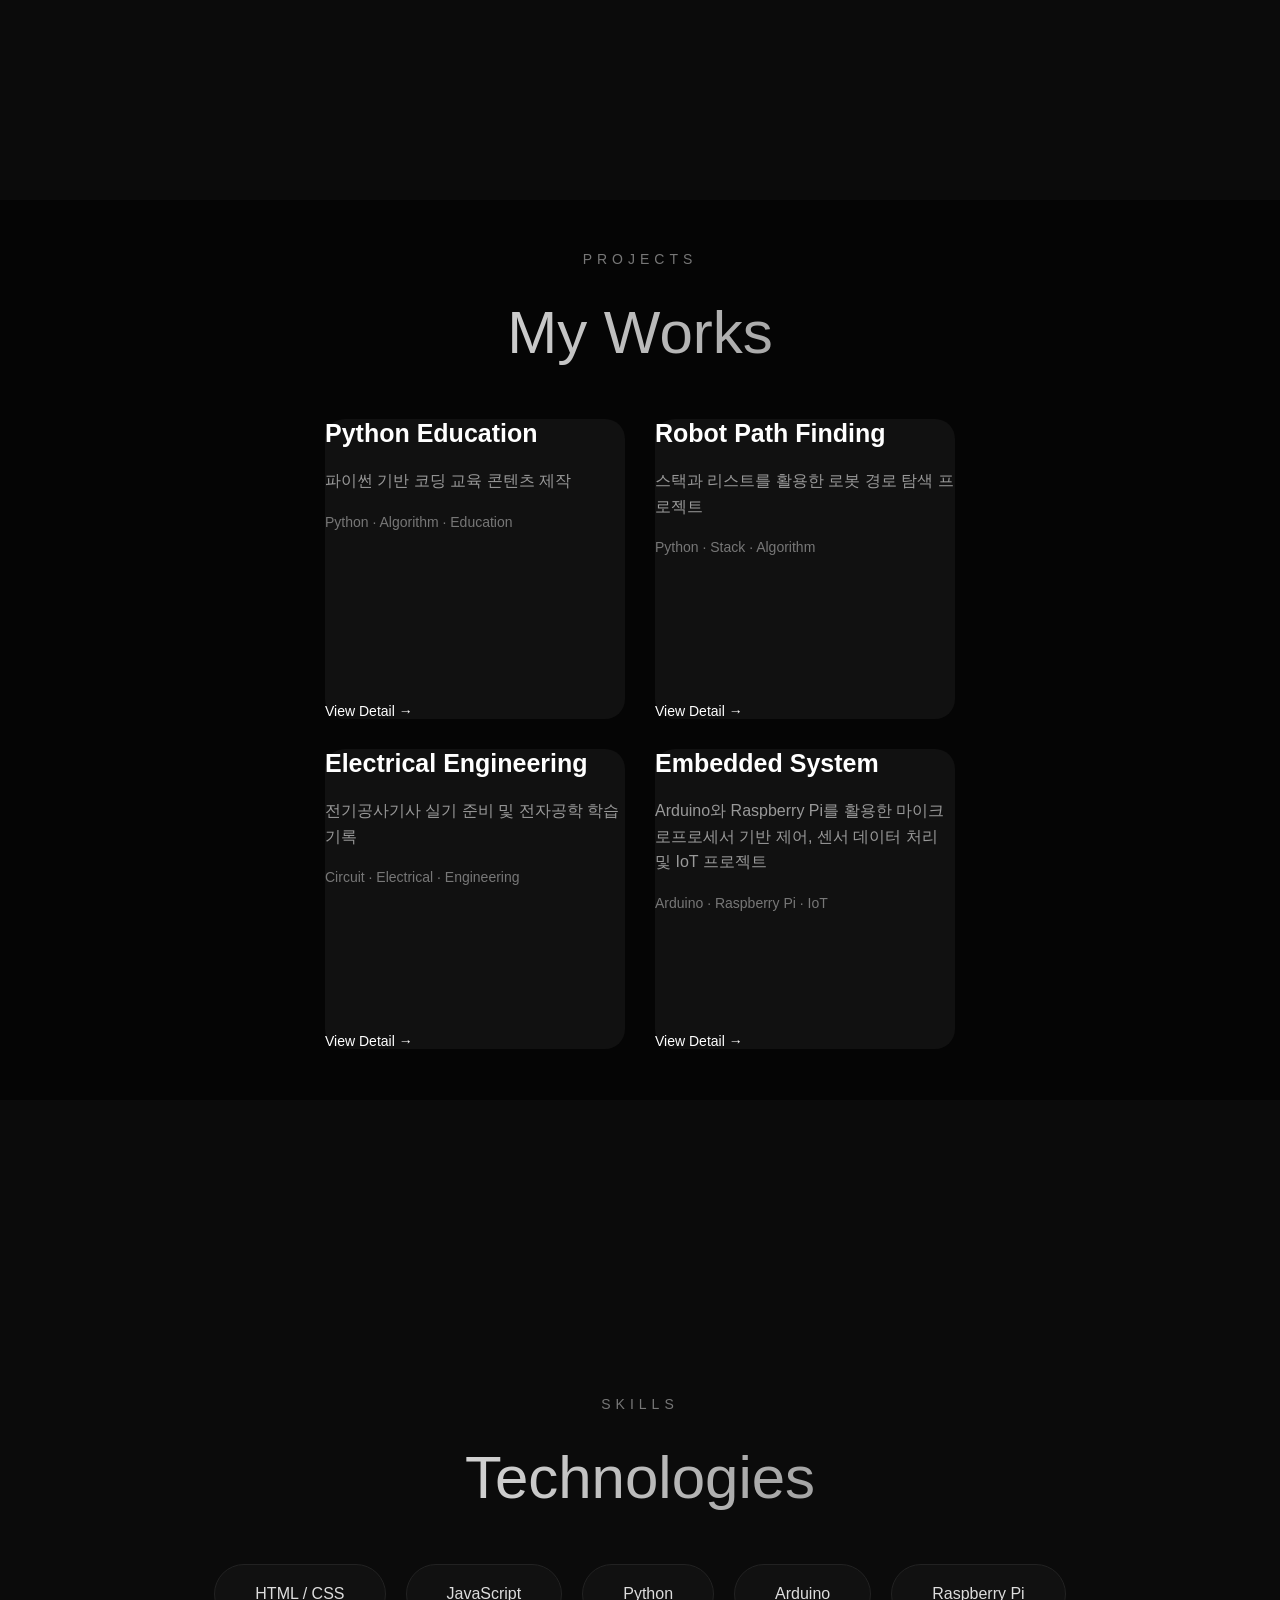
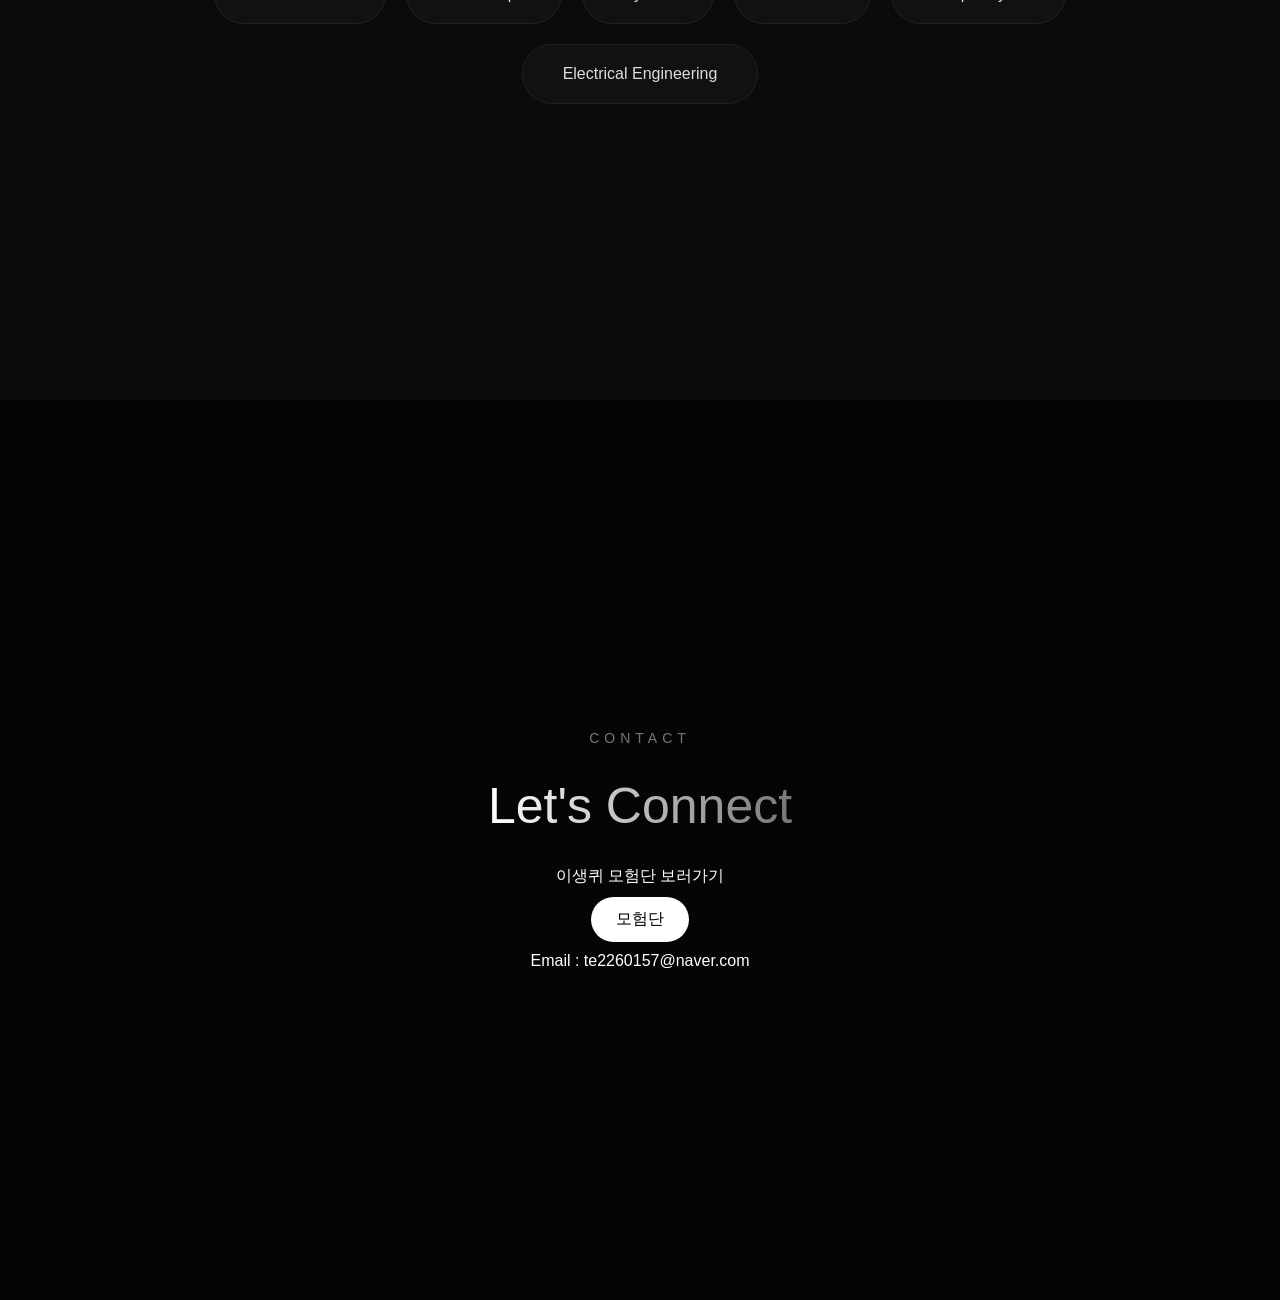
==== commit 37dfca10: "Add contact links" ====
--- a/index.html
+++ b/index.html
@@ -56,10 +56,6 @@
             <p class="description">
                 Coding Instructor · Developer · Electrical Engineer
             </p>
-
-            <button onclick="location.href='#projects'">
-                View Projects
-            </button>
 
         </div>
 
--- a/style.css
+++ b/style.css
@@ -27,6 +27,10 @@
 
     align-items: center;
 
+    position: relative;
+
+    overflow: hidden;
+
 }
 
 
@@ -35,6 +39,13 @@
     text-align: center;
 
     animation: fadeUp 1s ease;
+
+    position: relative;
+
+    z-index: 1;
+
+    animation: heroAppear 1.2s ease;
+
 
 }
 
@@ -78,6 +89,9 @@
     font-weight: 700;
 
     margin-bottom: 20px;
+
+    animation: titleGlow 3s infinite alternate;
+
 
 }
 
@@ -392,6 +406,8 @@
 
     height: 200px;
 
+    animation: float 4s ease-in-out infinite;
+
     object-fit: cover;
 
     border-radius: 50%;
@@ -567,4 +583,95 @@
 
     color: white;
 
+}
+
+.hero::before {
+
+    content: "";
+
+    position: absolute;
+
+    width: 500px;
+
+    height: 500px;
+
+    background: radial-gradient(circle,
+            rgba(255, 255, 255, 0.5),
+            transparent 60%);
+
+    top: 20%;
+
+    left: 50%;
+
+    transform: translateX(-50%);
+
+    filter: blur(50px);
+
+}
+
+@keyframes heroAppear {
+
+
+    from {
+
+        opacity: 0;
+
+        transform: translateY(40px);
+
+    }
+
+
+    to {
+
+        opacity: 1;
+
+        transform: translateY(0);
+
+    }
+
+}
+
+@keyframes float {
+
+
+    0% {
+
+        transform: translateY(0);
+
+    }
+
+
+    50% {
+
+        transform: translateY(-15px);
+
+    }
+
+
+    100% {
+
+        transform: translateY(0);
+
+    }
+
+
+}
+
+@keyframes titleGlow {
+
+
+    from {
+
+        text-shadow:0 0 0px white;
+
+    }
+
+
+    to {
+
+        text-shadow:0 0 20px rgba(255,255,255,0.5);
+
+    }
+
+
 }
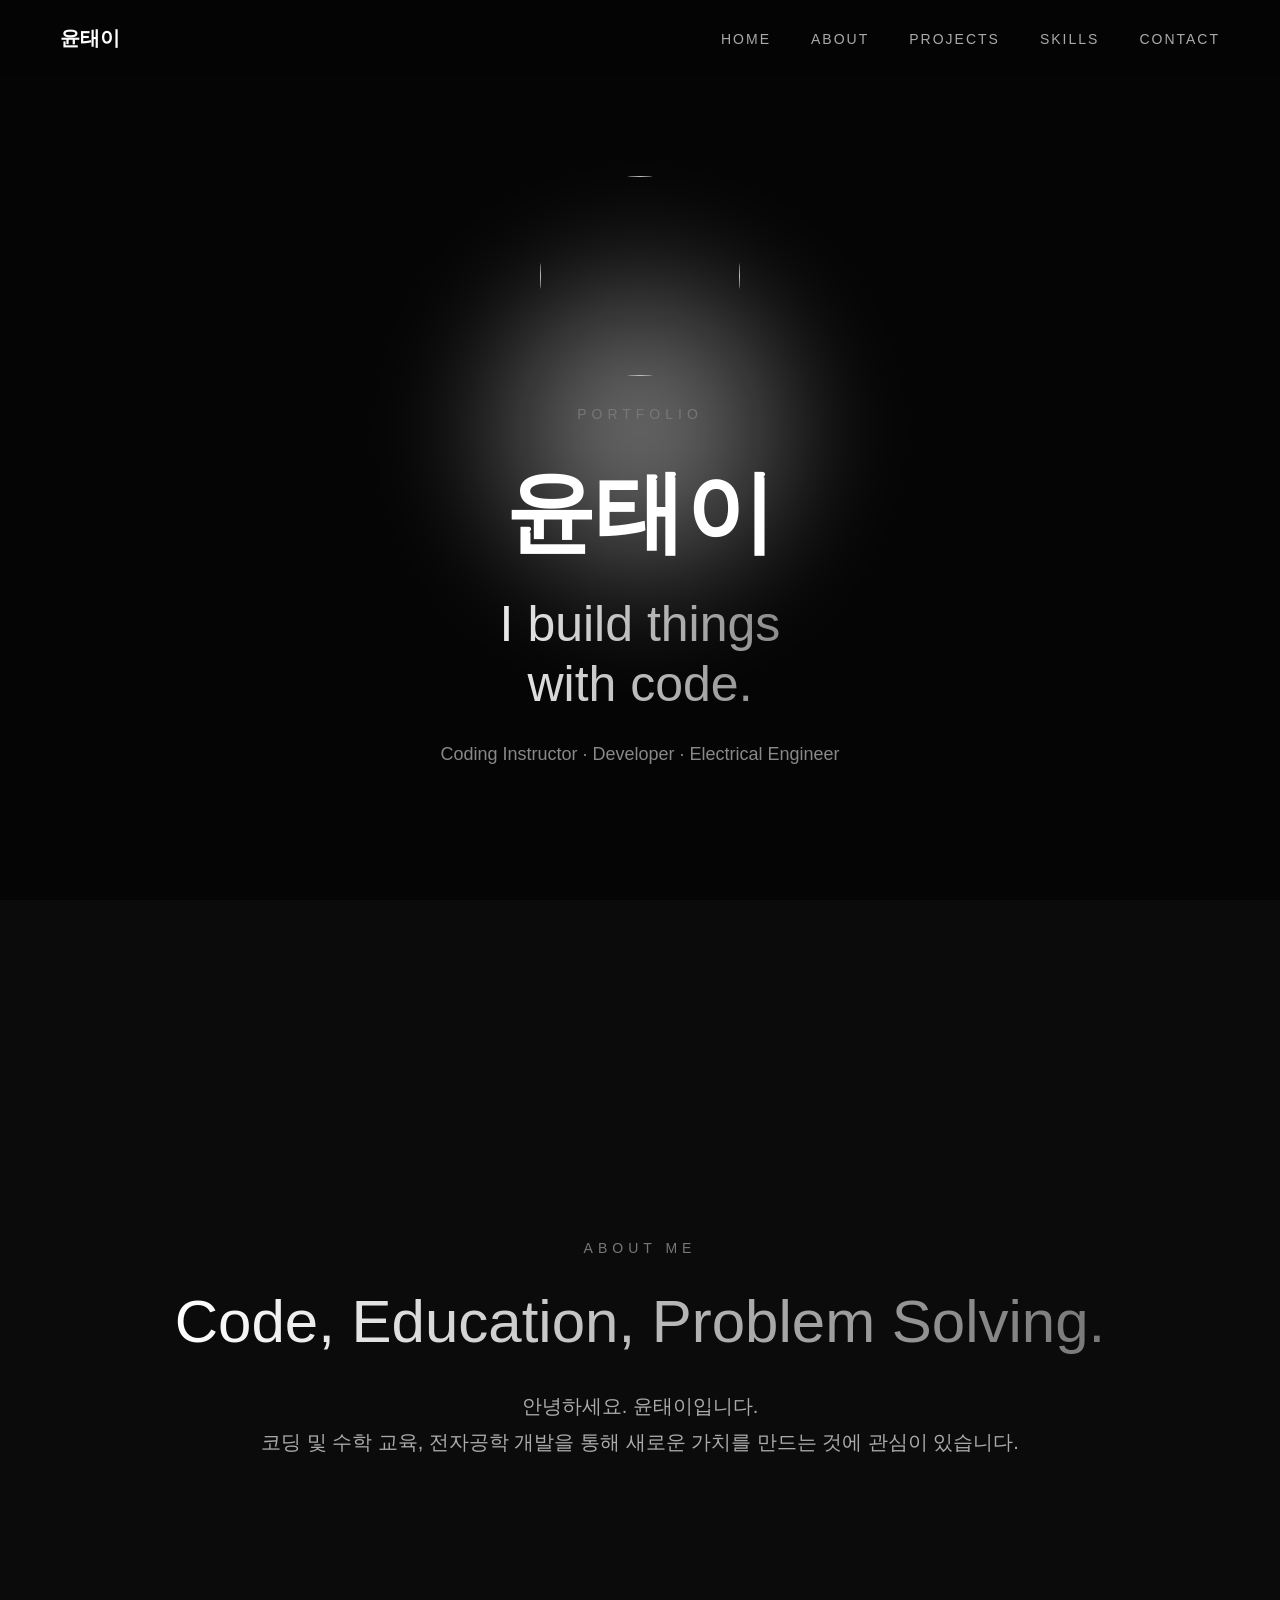
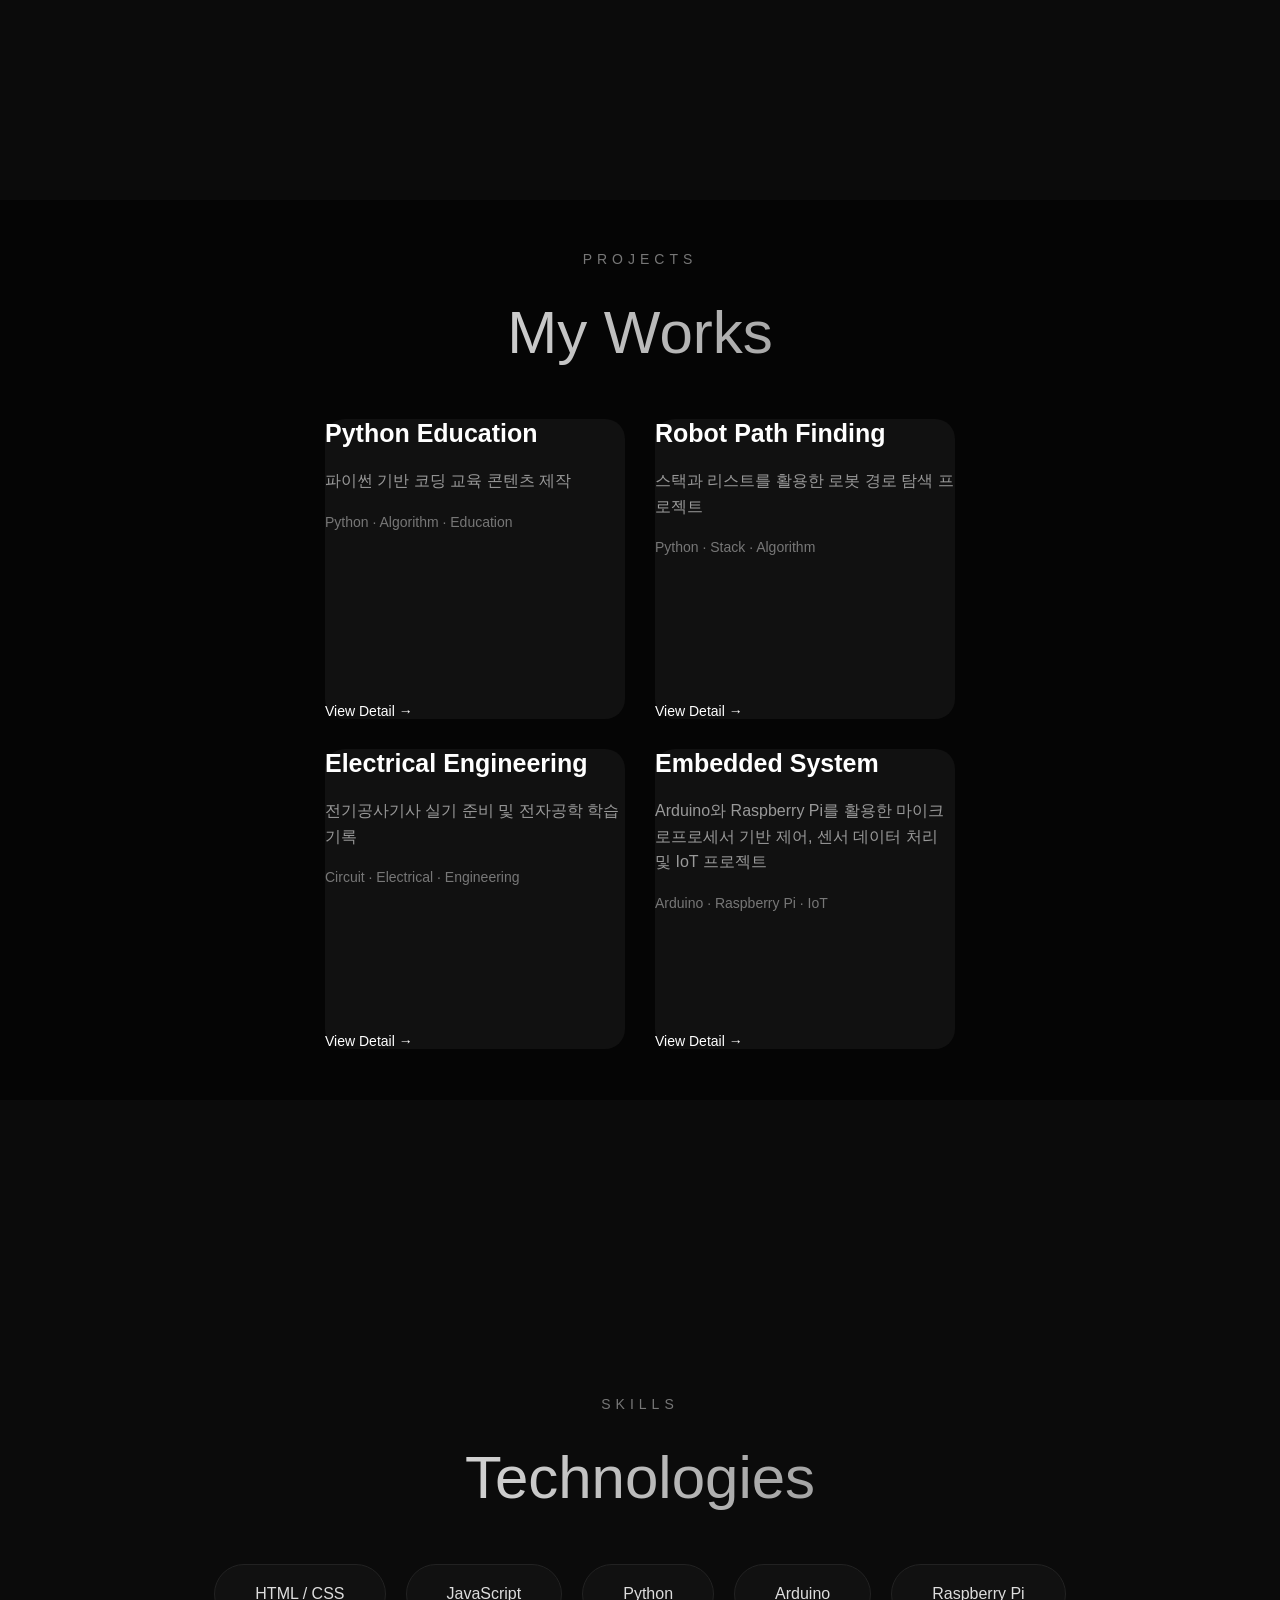
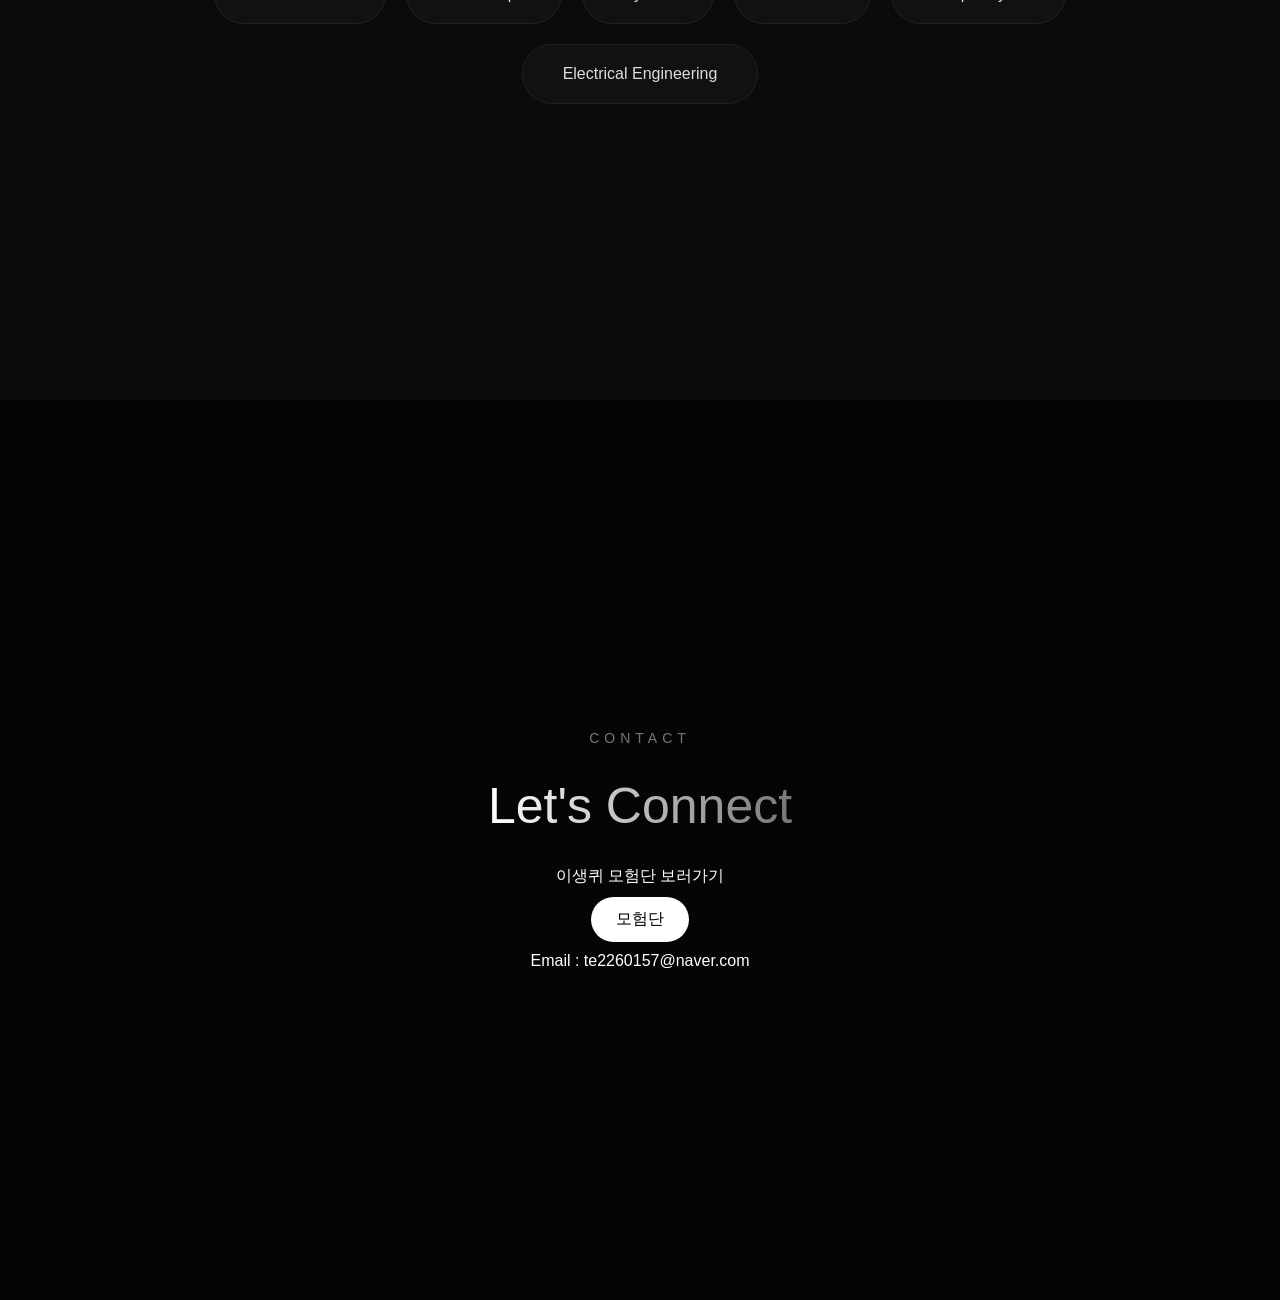
==== commit 5d05b98d: "Add contact links" ====
--- a/index.html
+++ b/index.html
@@ -16,6 +16,10 @@
 
         <div class="nav-menu">
 
+            <a href="#home">
+                HOME
+            </a>
+
             <a href="#about">
                 ABOUT
             </a>
@@ -38,7 +42,7 @@
 
     <section class="hero">
 
-        <div class="hero-content">
+        <div class="hero-content" id="home">
             <img src="img/prof.png" class="profile-image">
             <p class="small-title">
                 PORTFOLIO
